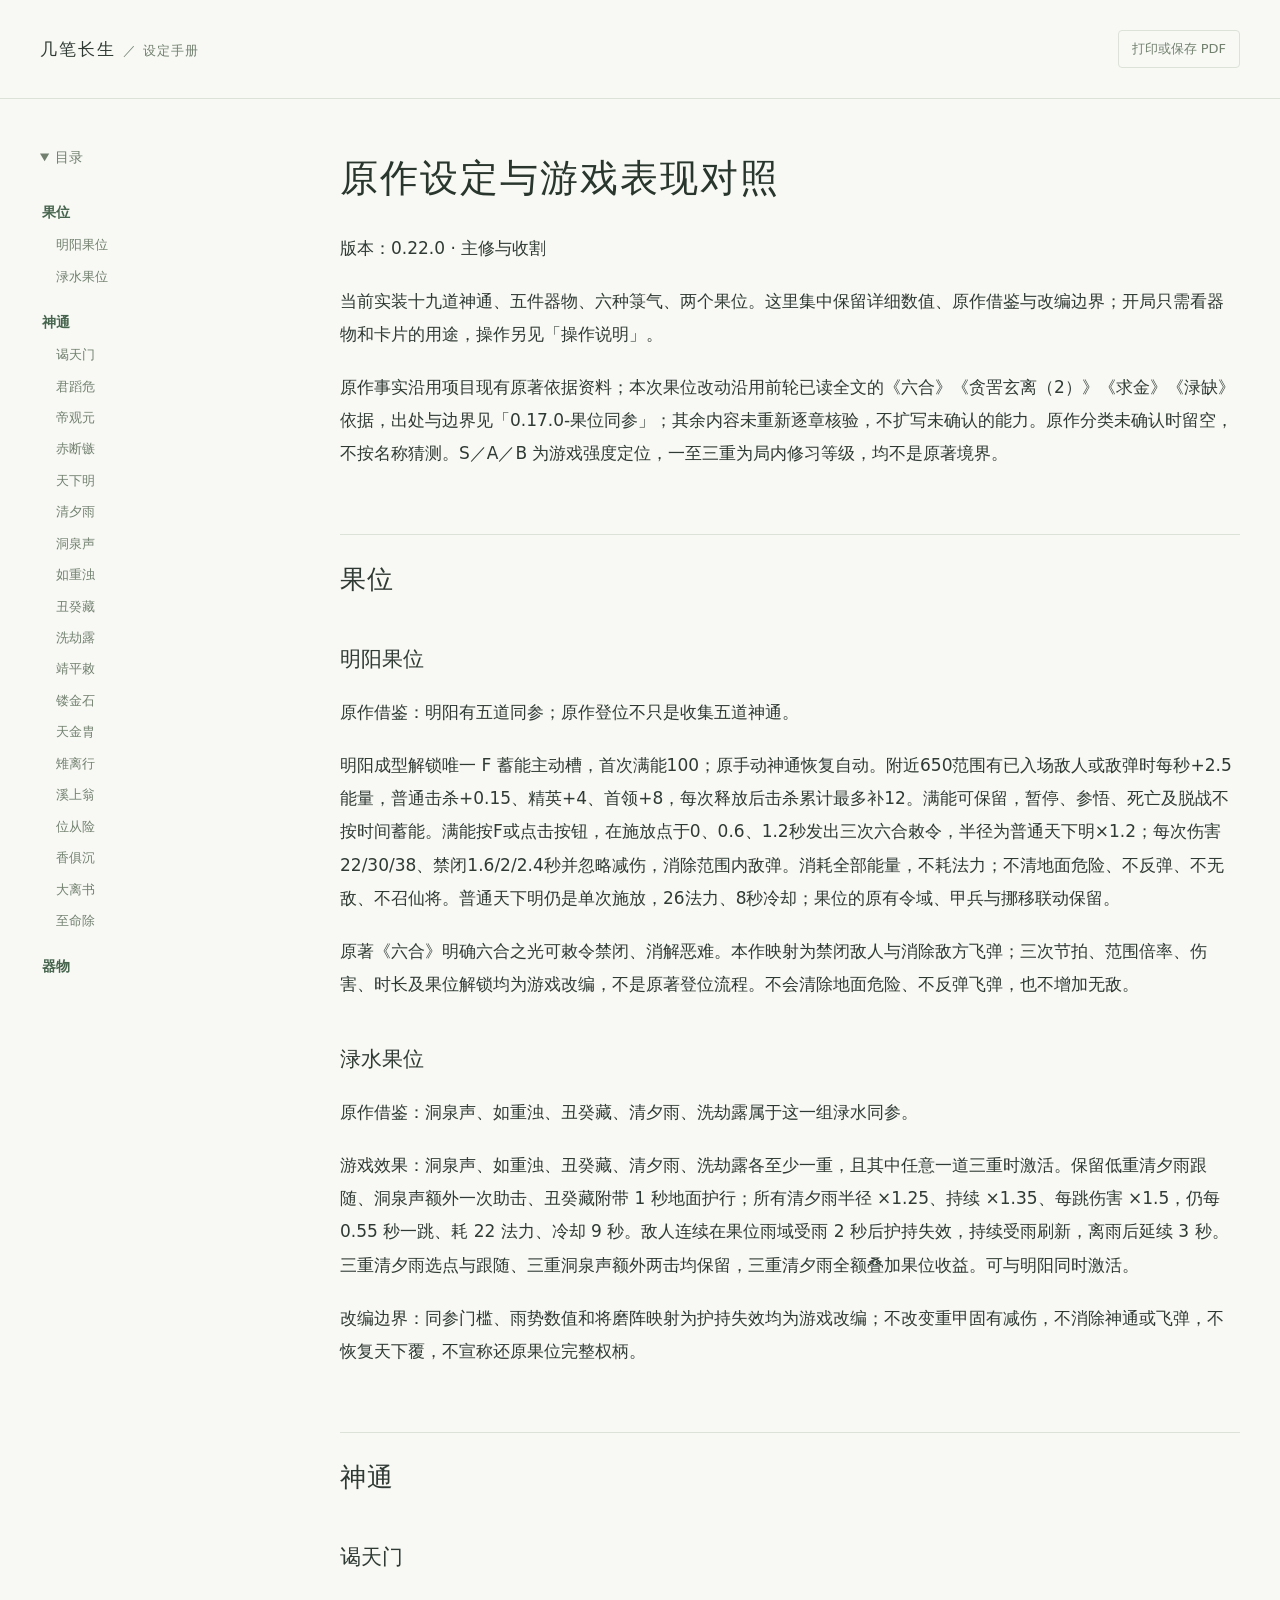
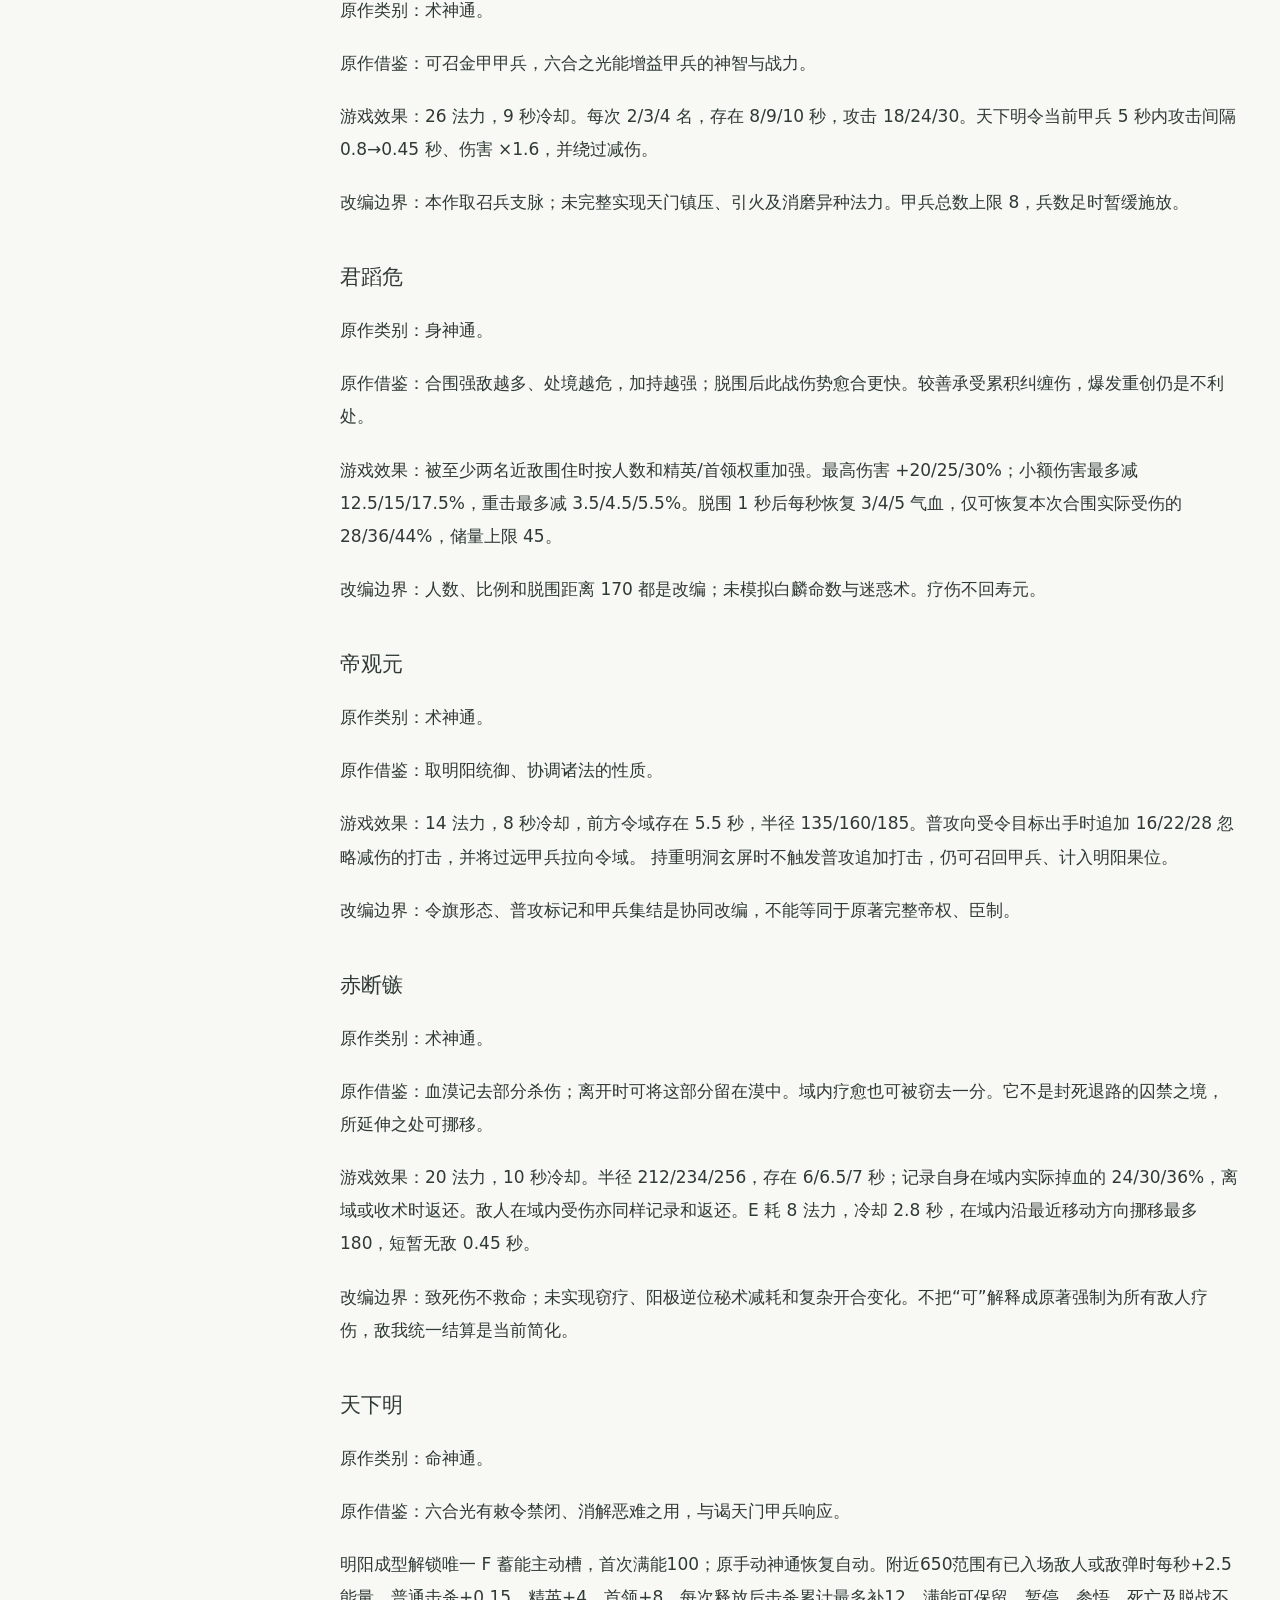
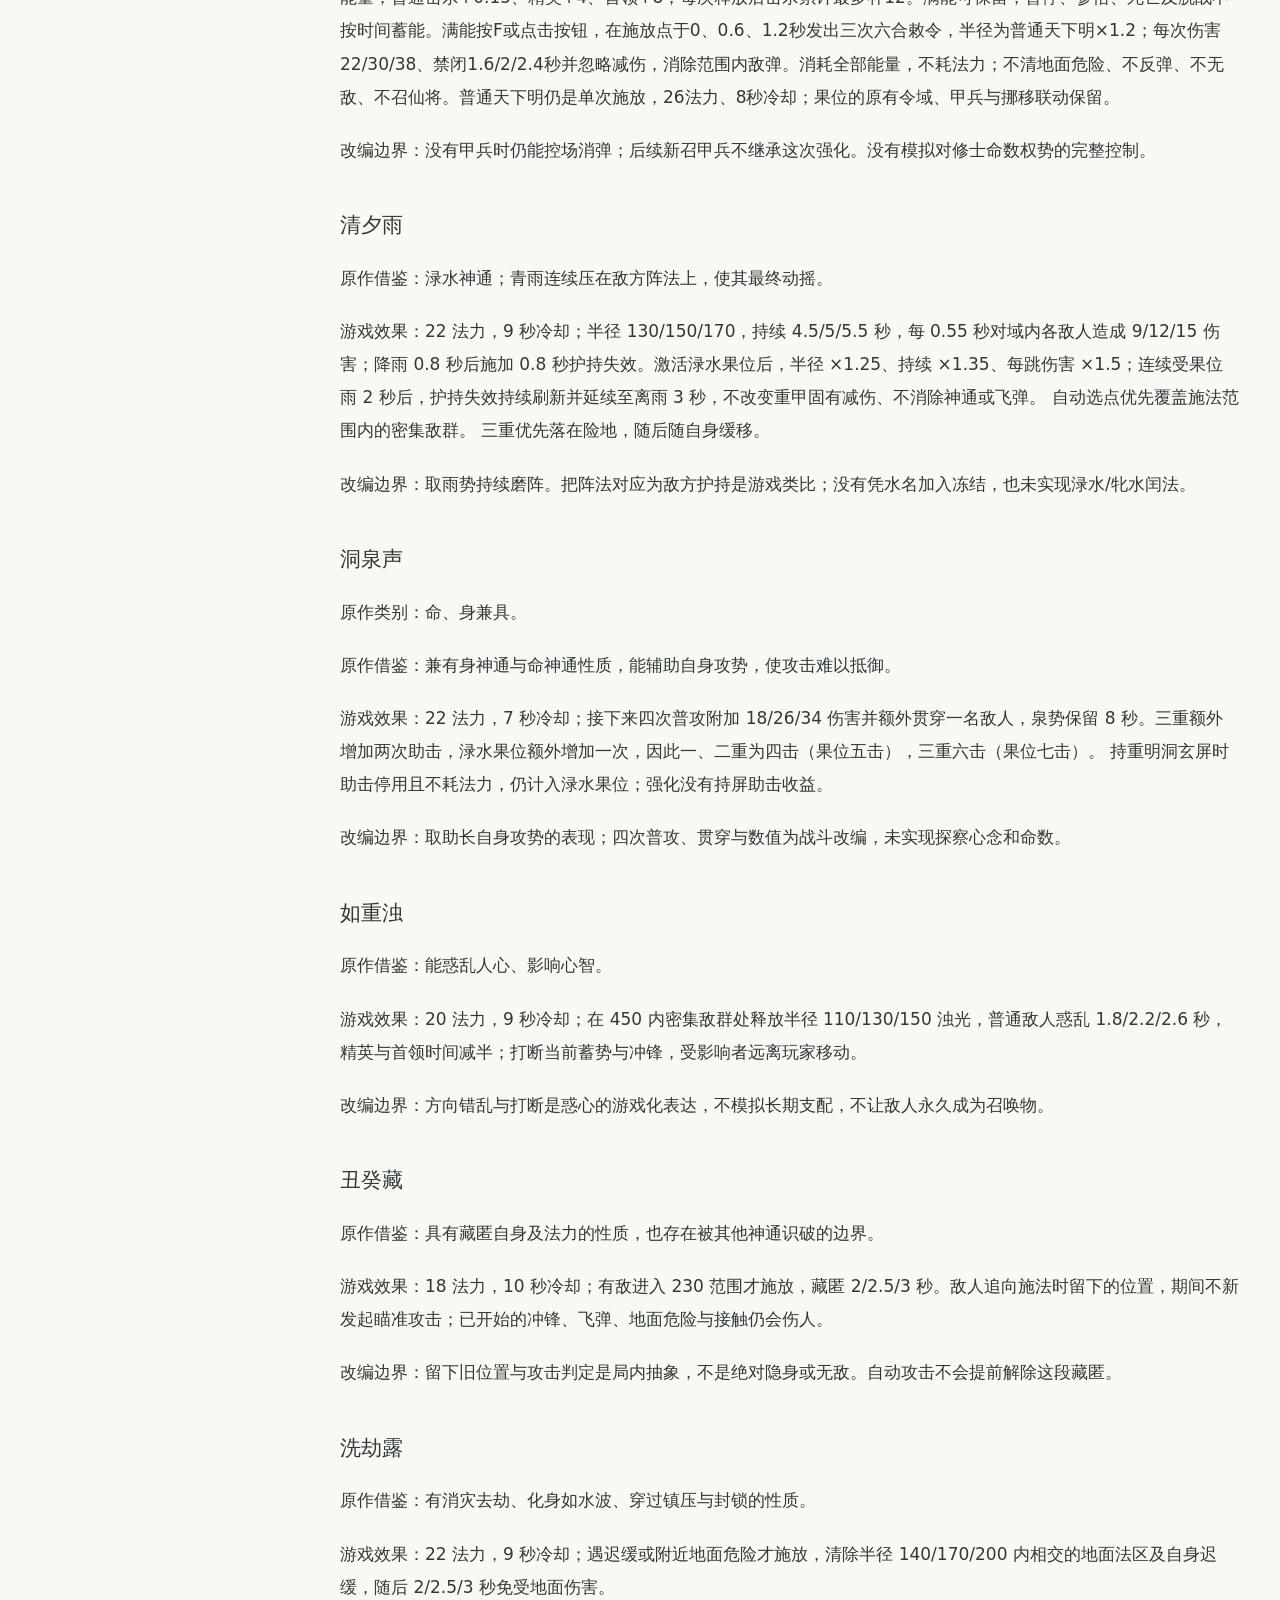
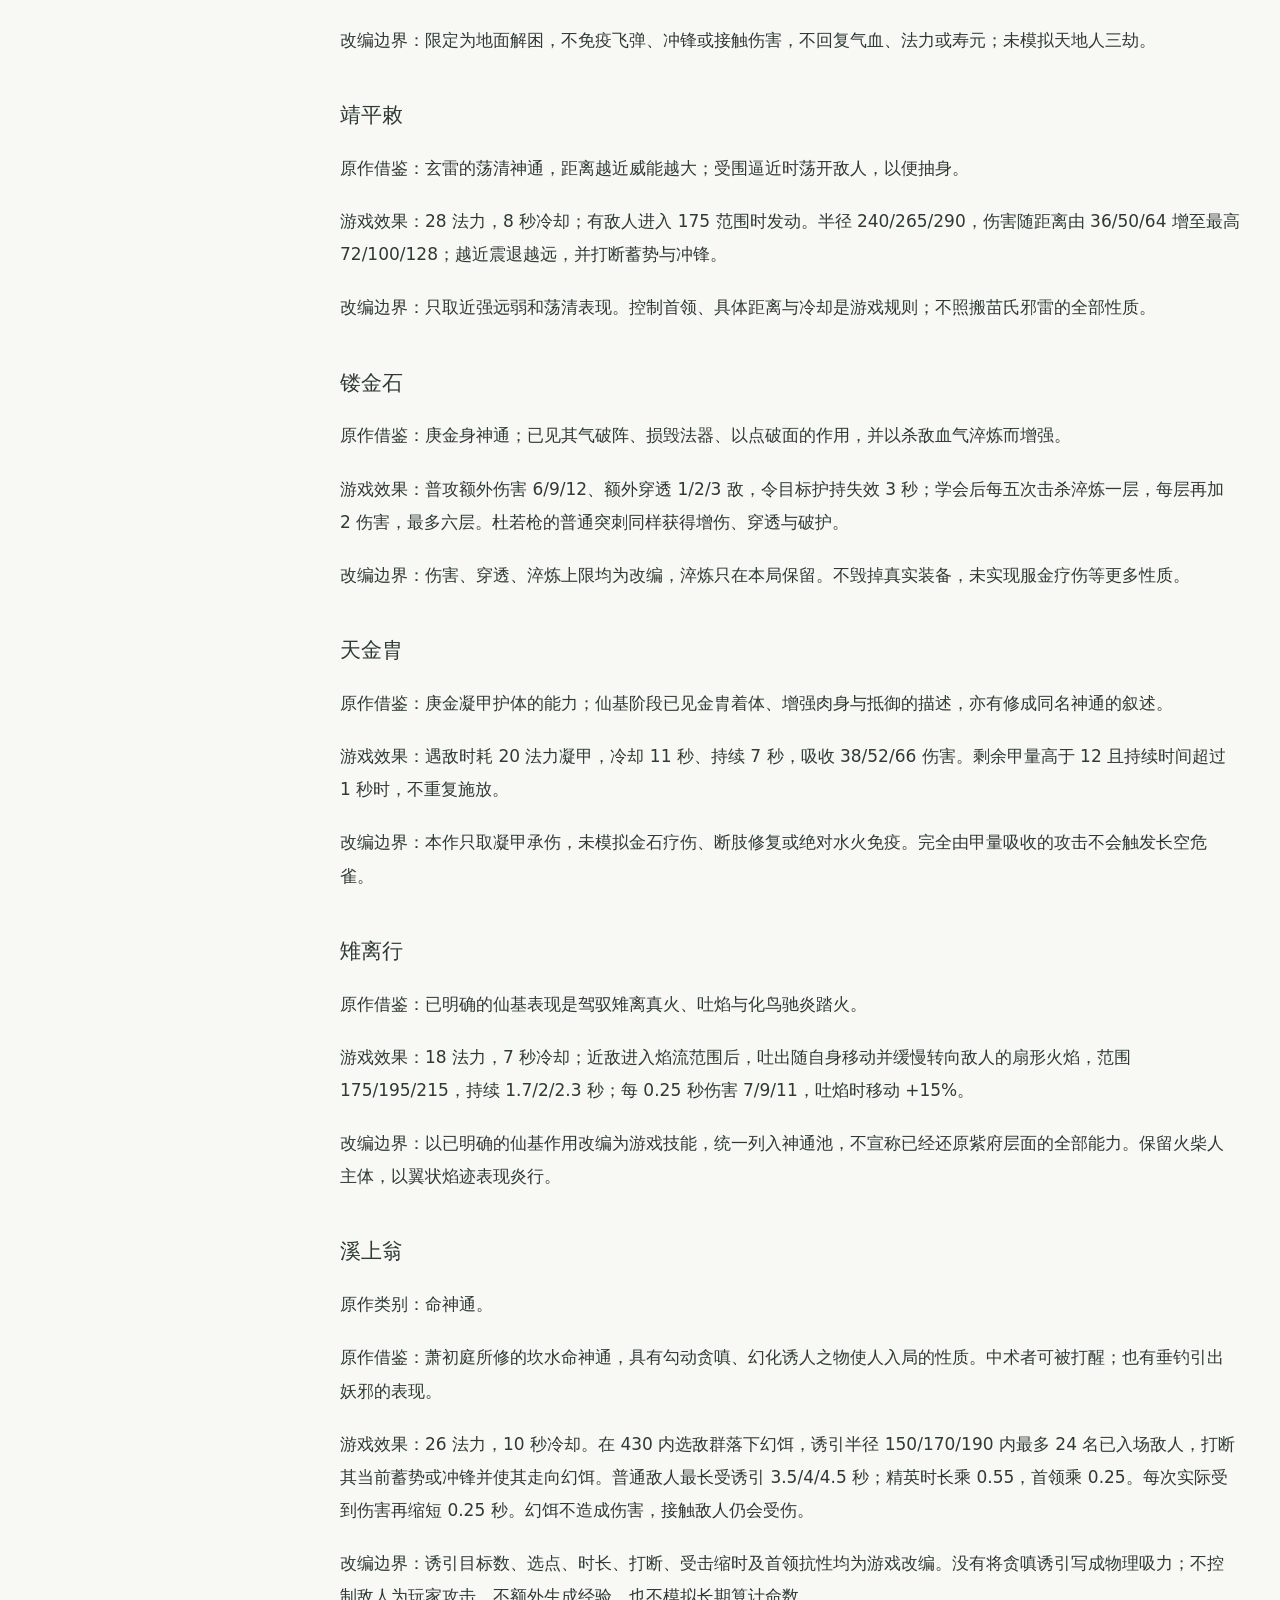
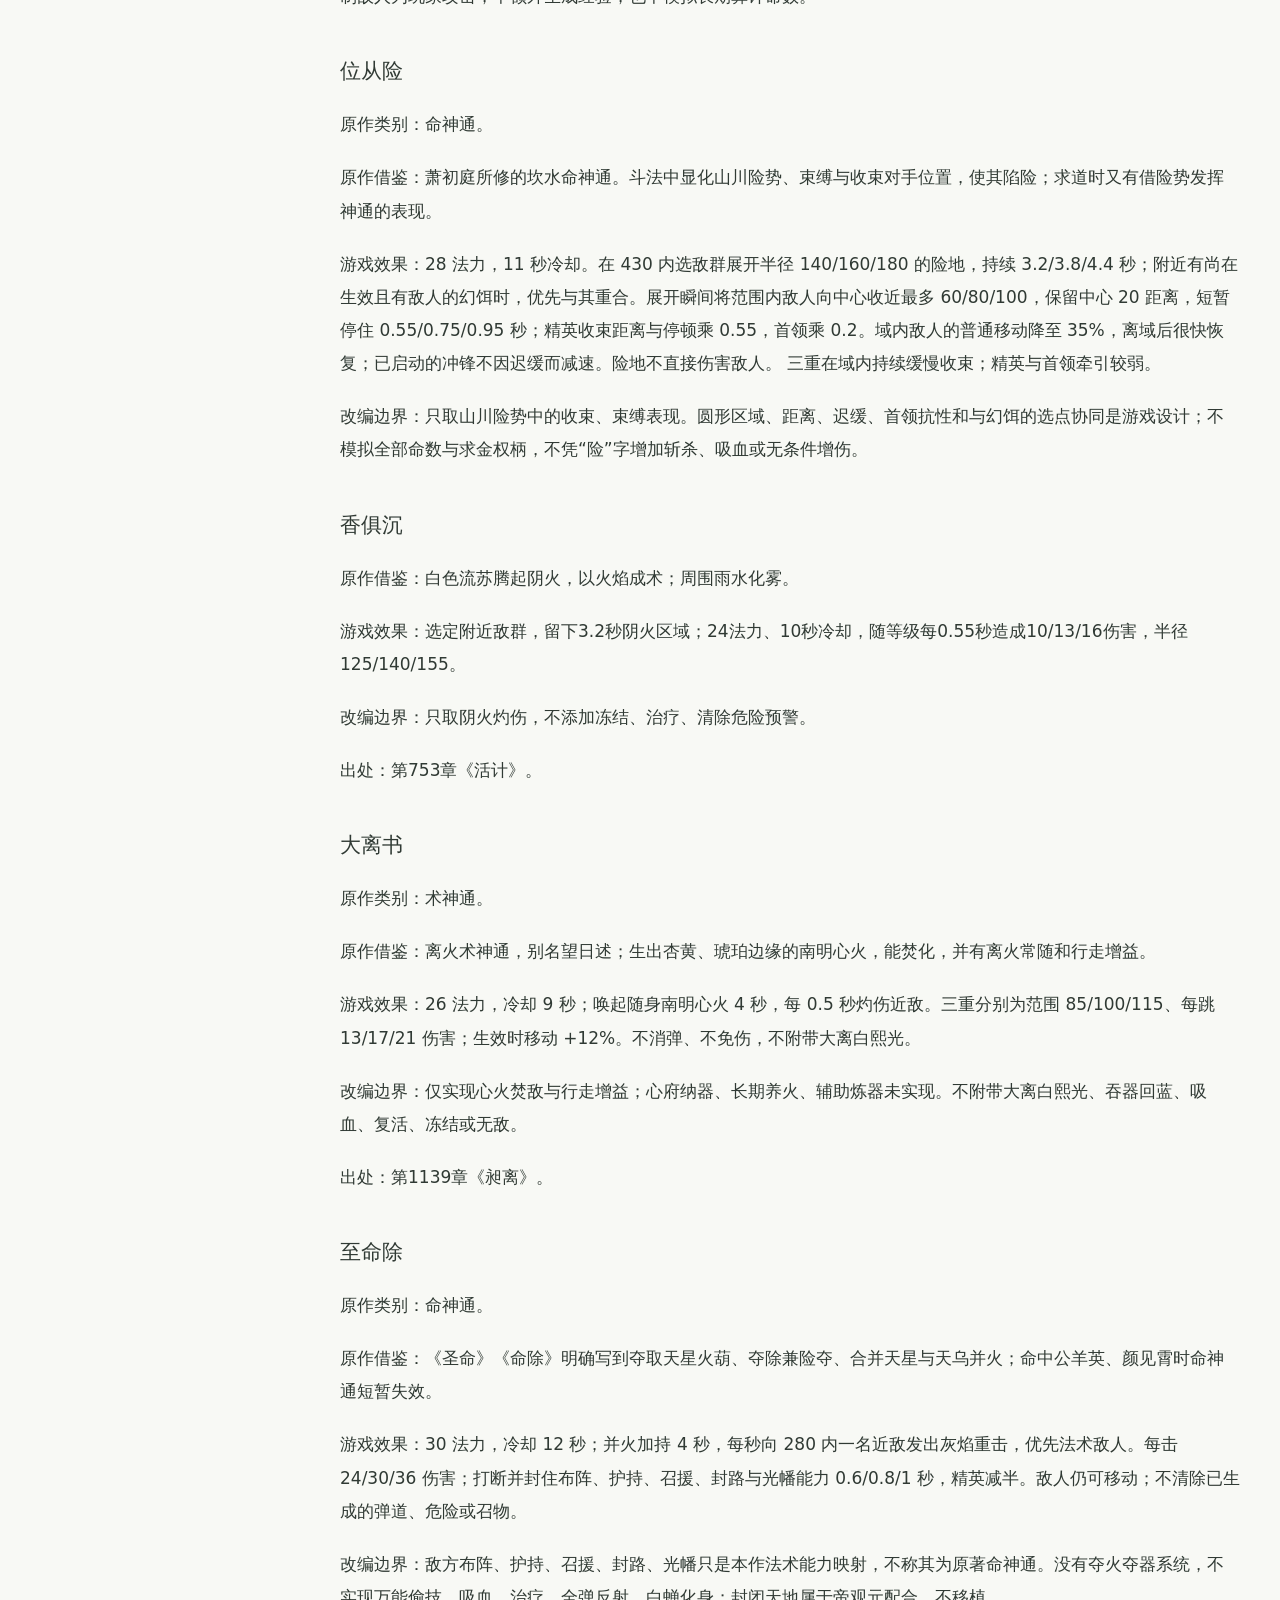
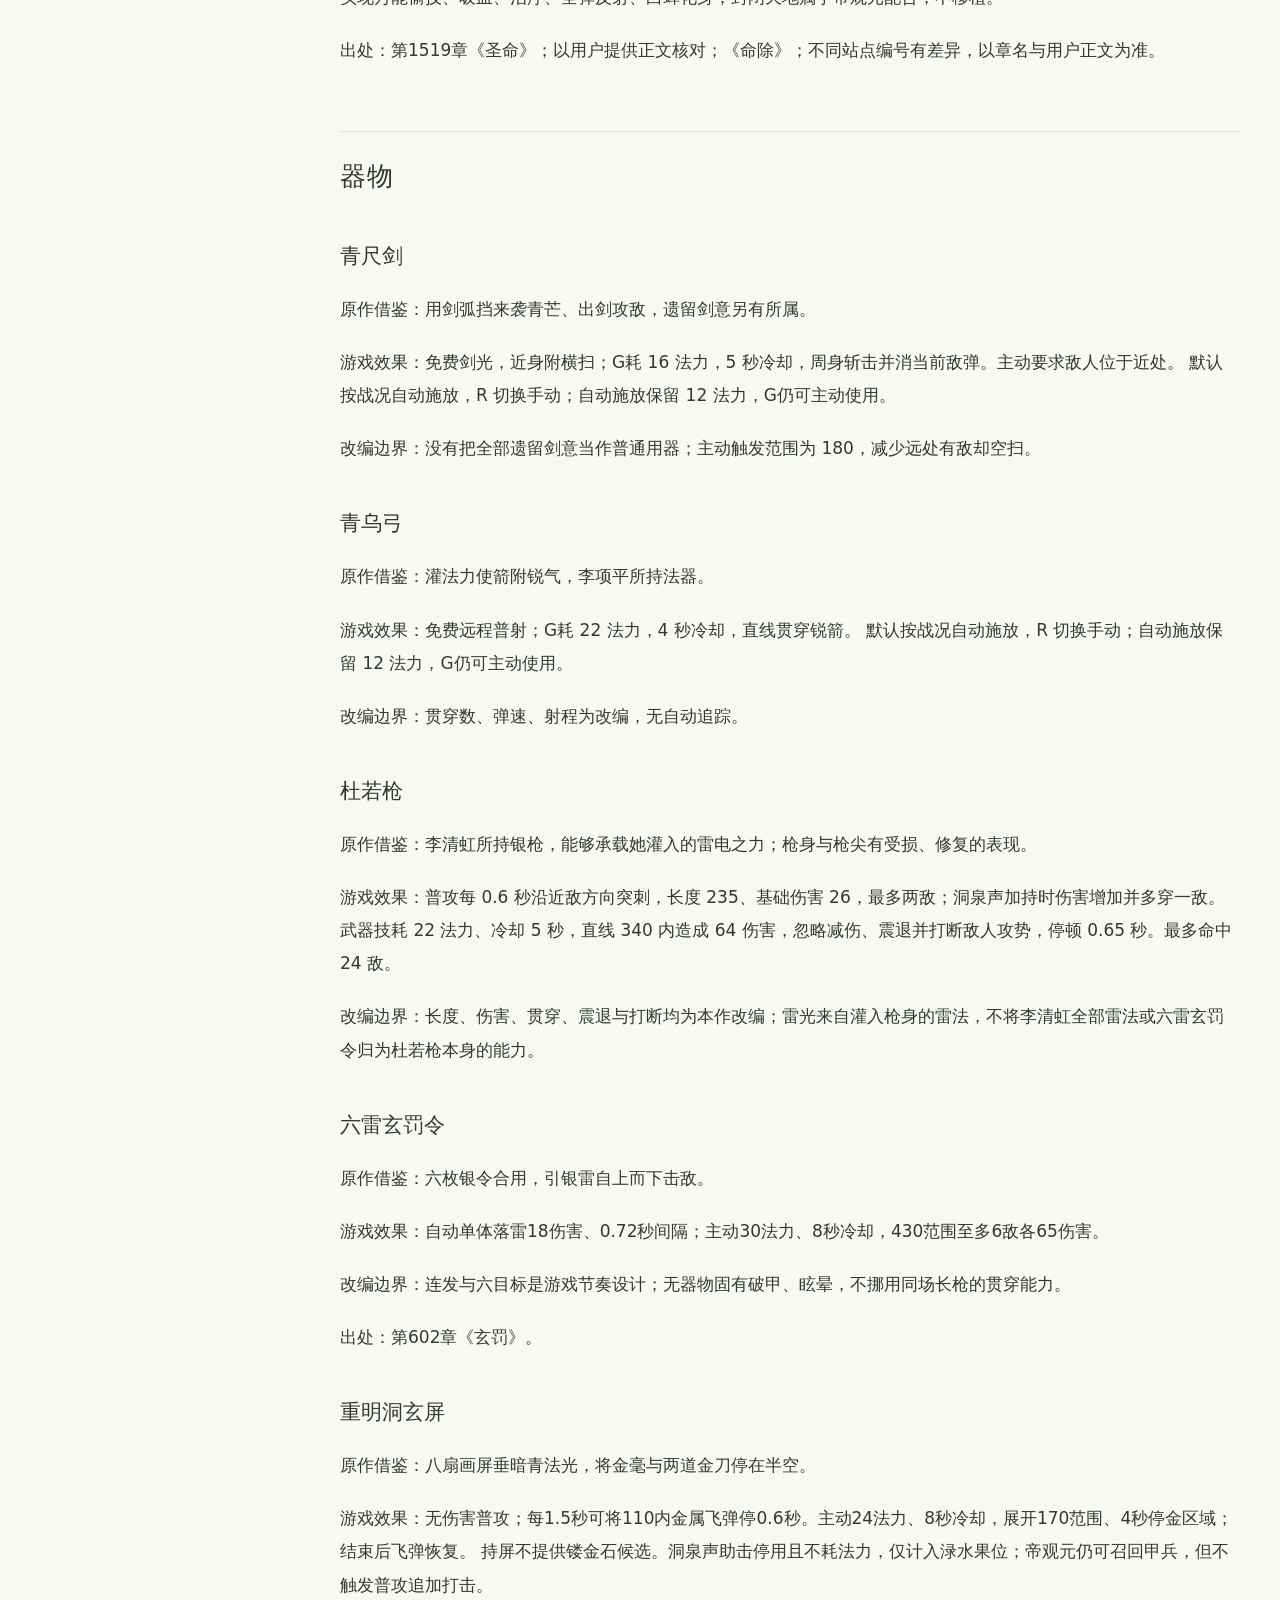
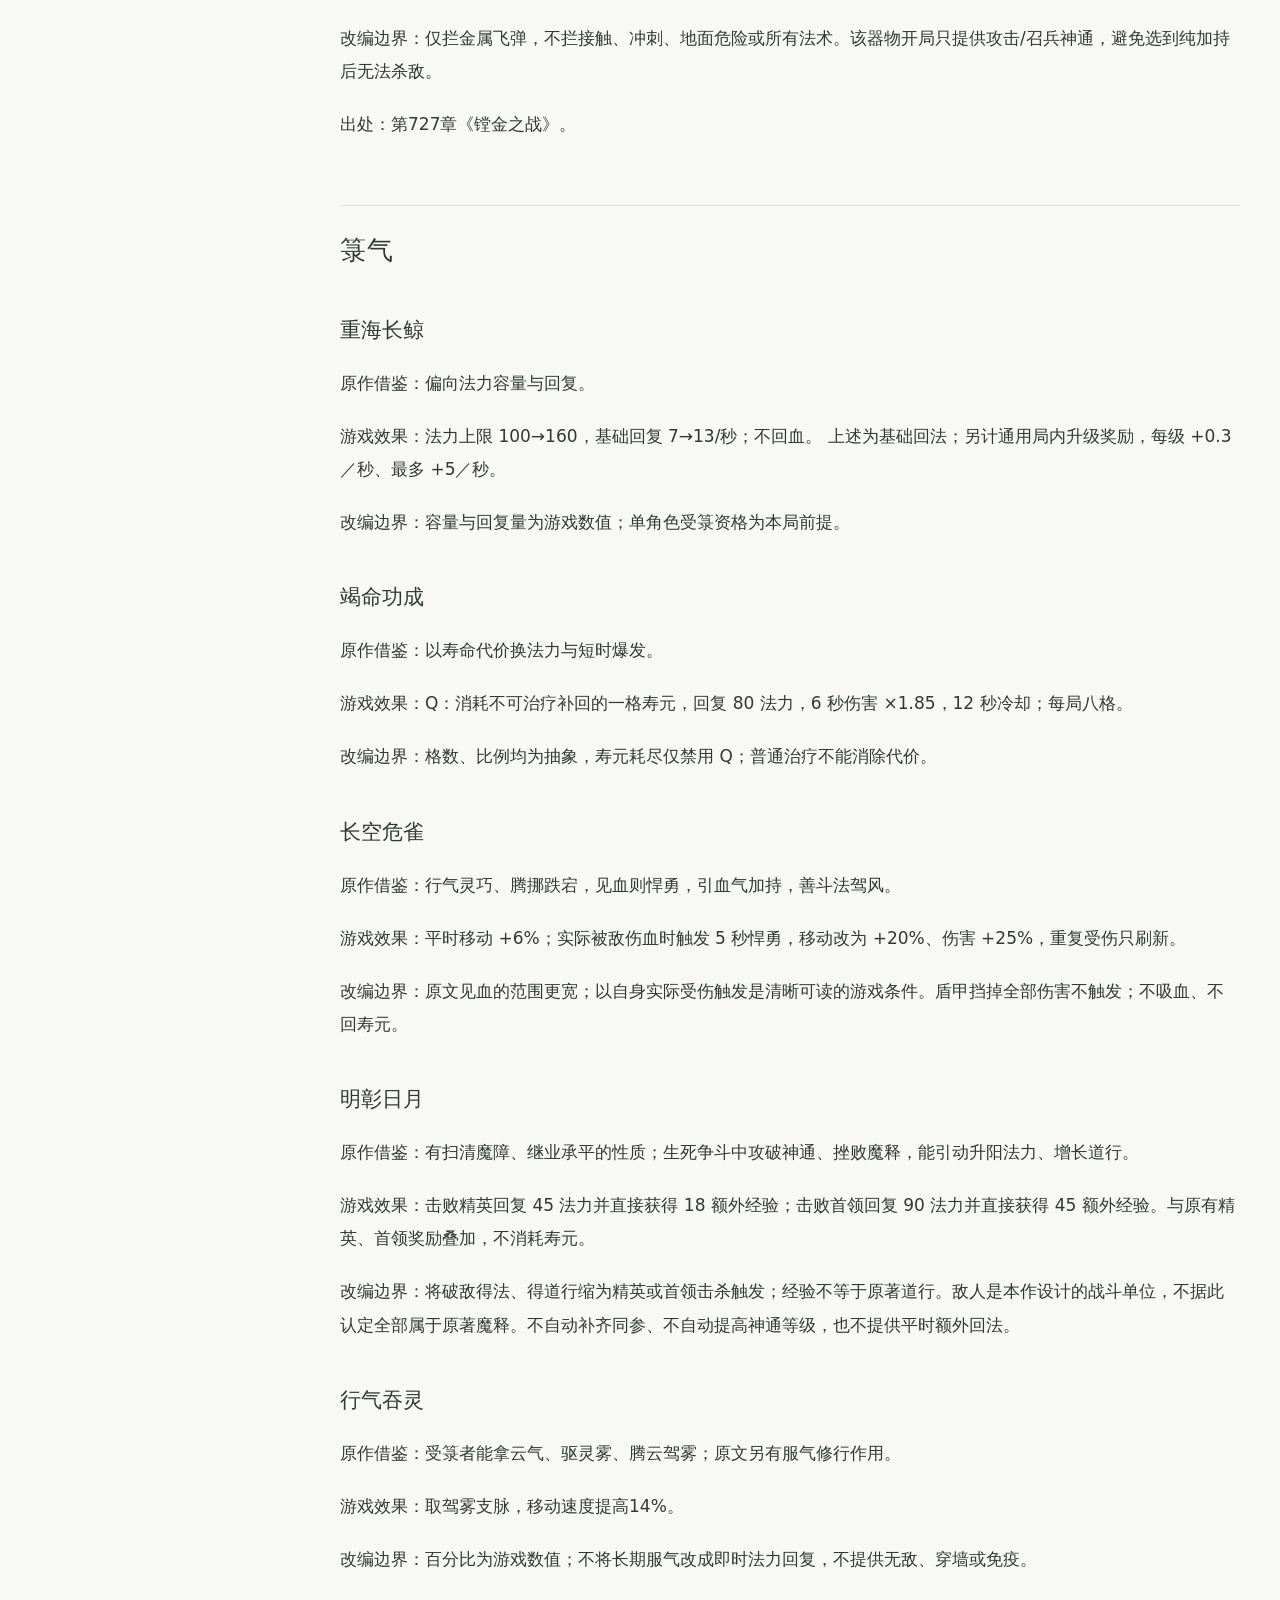
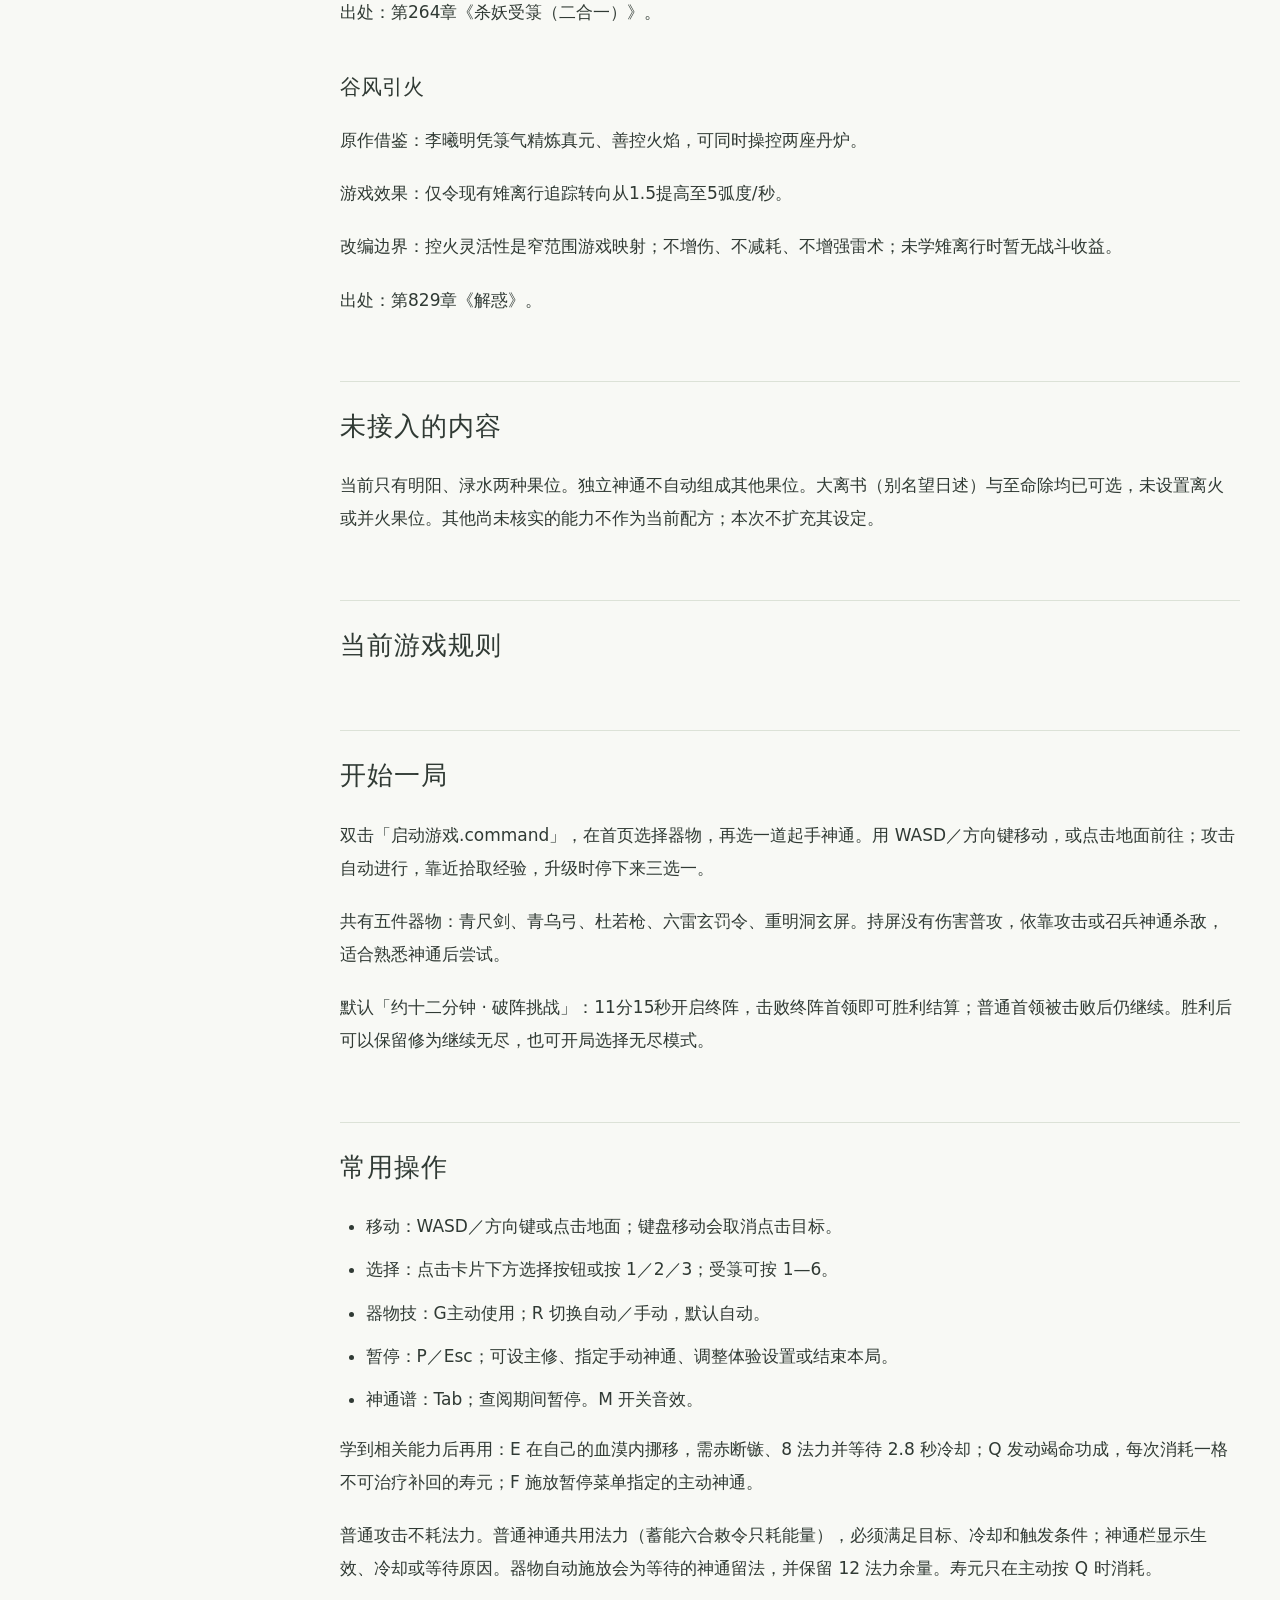
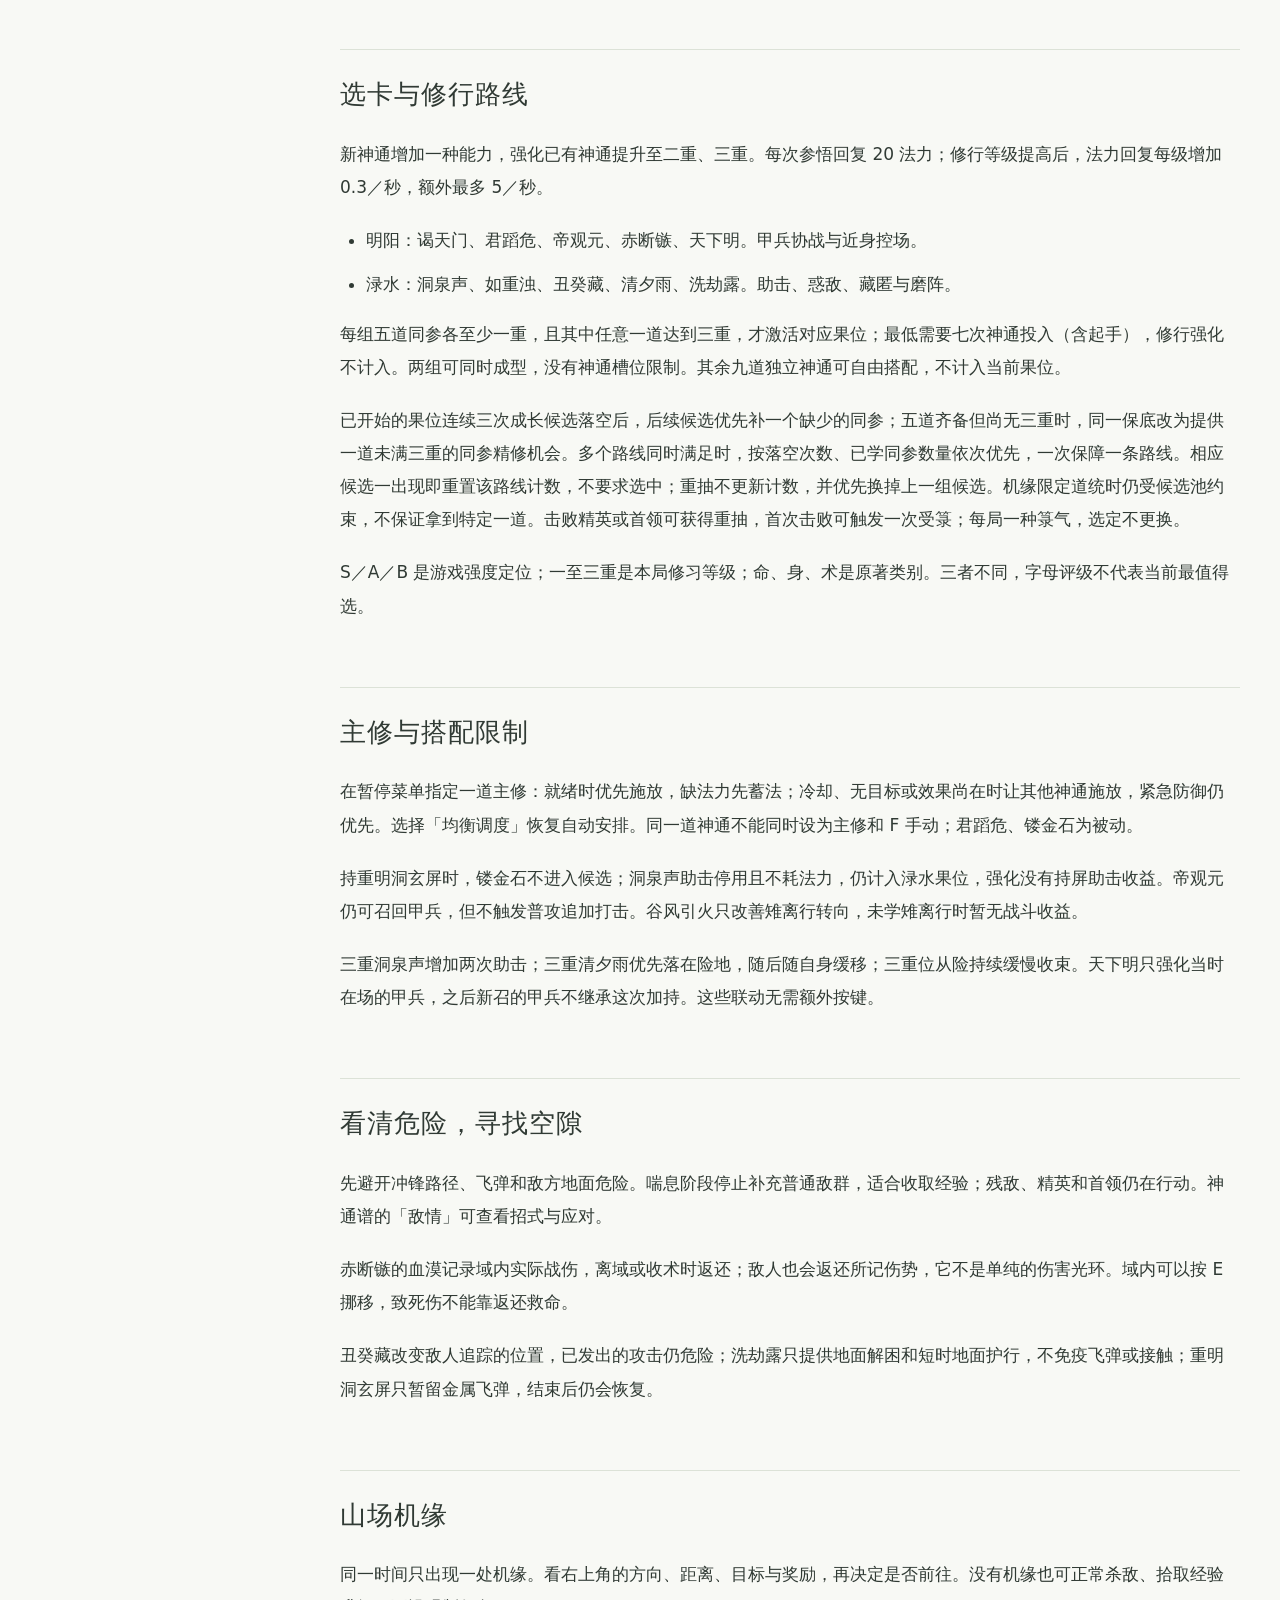
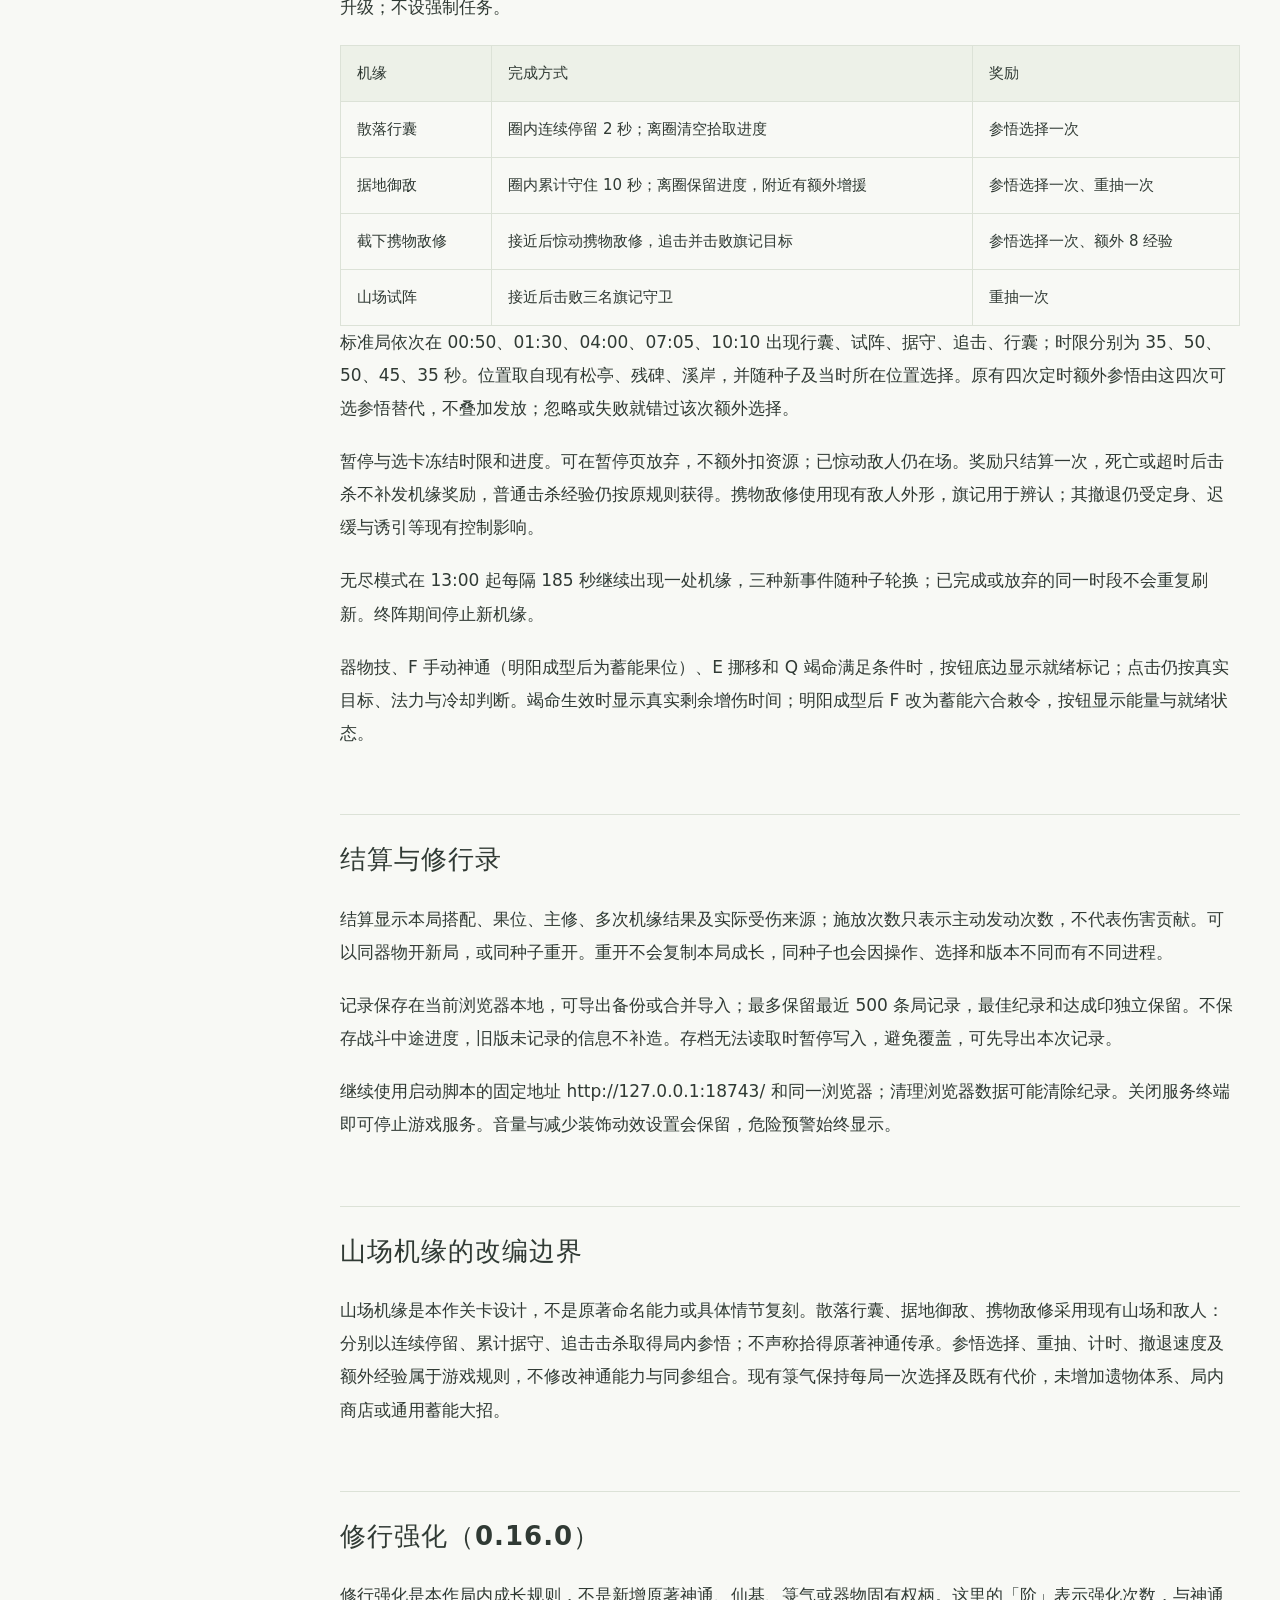
==== guide.html @ 3df0cfb2 "init" ====
<!doctype html>
<html lang="zh-CN">
<head>
<meta charset="utf-8">
<meta name="viewport" content="width=device-width,initial-scale=1">
<title>原作设定与游戏表现对照 · 几笔长生</title>
<link rel="stylesheet" href="styles/guide-page.css?v=1">
</head>
<body>
<a class="skip" href="#reading">跳到正文</a>
<header class="masthead"><span>几笔长生 <small>／ 设定手册</small></span><button id="print">打印或保存 PDF</button></header>
<div class="reading-layout">
<aside><nav aria-label="文章目录"><details open id="contents"><summary>目录</summary><div id="toc"></div></details></nav></aside>
<main id="reading" tabindex="-1"><article id="article"><noscript>请启用 JavaScript，或打开 docs/原作设定与游戏表现对照.md。</noscript></article><a class="back-top" href="#reading">回到顶部 ↑</a></main>
</div>
<script src="scripts/guide.js?v=0.22.0"></script>
<script src="scripts/guide-page.js?v=1"></script>
</body>
</html>
---- styles/guide-page.css ----
:root{color-scheme:light;--paper:#f8f9f5;--ink:#303a34;--muted:#72806f;--line:#dce2d7;--accent:#46644d}
*{box-sizing:border-box}html{scroll-behavior:smooth;scroll-padding-top:30px}body{margin:0;background:var(--paper);color:var(--ink);font-family:system-ui,-apple-system,'PingFang SC',sans-serif}a{color:var(--accent);text-underline-offset:4px}a:focus-visible,button:focus-visible,summary:focus-visible{outline:2px solid #3282a4;outline-offset:5px}.skip{position:absolute;top:-80px;left:20px;background:white;padding:14px;z-index:2}.skip:focus{top:10px}.masthead{max-width:1380px;margin:0 auto;padding:30px 40px;display:flex;justify-content:space-between;align-items:center;gap:20px;border-bottom:1px solid var(--line);font-size:17px;letter-spacing:2px}.masthead small{font-size:13px;letter-spacing:1px;color:var(--muted)}button{padding:9px 13px;border:1px solid var(--line);border-radius:4px;color:var(--muted);font:13px system-ui;background:transparent;cursor:pointer}button:hover{border-color:var(--accent);color:var(--accent)}.reading-layout{display:grid;grid-template-columns:230px minmax(0,900px);gap:70px;max-width:1380px;padding:50px 40px 100px;margin:auto}aside{min-width:0}nav{position:sticky;top:30px;max-height:calc(100vh - 60px);overflow:auto;padding:0 16px 15px 0}summary{cursor:pointer;font-size:14px;color:var(--muted);padding-bottom:15px}#toc a{display:block;text-decoration:none;font-size:14px;line-height:1.65;padding:5px 0;border-left:2px solid transparent}#toc a:hover{color:#233f2b;background:#edf1e9}#toc .heading{margin-top:14px;font-weight:600}#toc .subheading{font-size:13px;color:var(--muted);padding-left:14px}main{min-width:0}article{font-size:17px;line-height:1.95;overflow-wrap:anywhere}h1{font-size:clamp(28px,3vw,40px);line-height:1.5;font-weight:550;letter-spacing:2px;margin:0 0 25px;color:#29362e}h2{font-size:26px;line-height:1.6;margin:64px 0 22px;padding-top:24px;border-top:1px solid var(--line);font-weight:550;letter-spacing:1px}h3{font-size:21px;margin:38px 0 16px;font-weight:550}p{margin:0 0 20px}strong{font-weight:600;color:#3e5745}ul,ol{padding-left:1.5em}li{margin:10px 0}.guide-table{overflow-x:auto;margin:26px 0}table{border-collapse:collapse;width:100%;font-size:15px;line-height:1.8}th,td{padding:14px 16px;border:1px solid var(--line);text-align:left;vertical-align:top;min-width:100px}th{background:#edf1e8;font-weight:550}code{font-size:.9em;background:#edf1e9;padding:2px 5px}.back-top{display:inline-block;margin-top:60px;font-size:14px}
@media(min-width:1600px){.reading-layout{gap:90px}}
@media(max-width:850px){.masthead{padding:22px 24px}.reading-layout{display:block;padding:25px 24px 70px}nav{position:static;max-height:none;padding:0;border-bottom:1px solid var(--line);margin-bottom:32px}#toc{columns:2;padding-bottom:20px}#toc a{break-inside:avoid}article{font-size:16px}h2{margin-top:45px}}
@media(max-width:480px){.masthead{padding:18px}.masthead small{display:block;margin-top:5px}.reading-layout{padding:24px 18px 60px}#toc{columns:1}h1{font-size:27px}h2{font-size:23px}h3{font-size:20px}}
@media(prefers-reduced-motion:reduce){html{scroll-behavior:auto}}
@media print{body{background:white}.masthead,aside,.back-top,.skip{display:none}.reading-layout{display:block;max-width:none;padding:0}article{font-size:11pt;line-height:1.65}h1{font-size:23pt}h2{font-size:17pt;margin-top:25pt;break-after:avoid}h3{font-size:14pt;break-after:avoid}table{font-size:10pt}.guide-table{overflow:visible}tr{break-inside:avoid}a{color:inherit}@page{margin:18mm}}
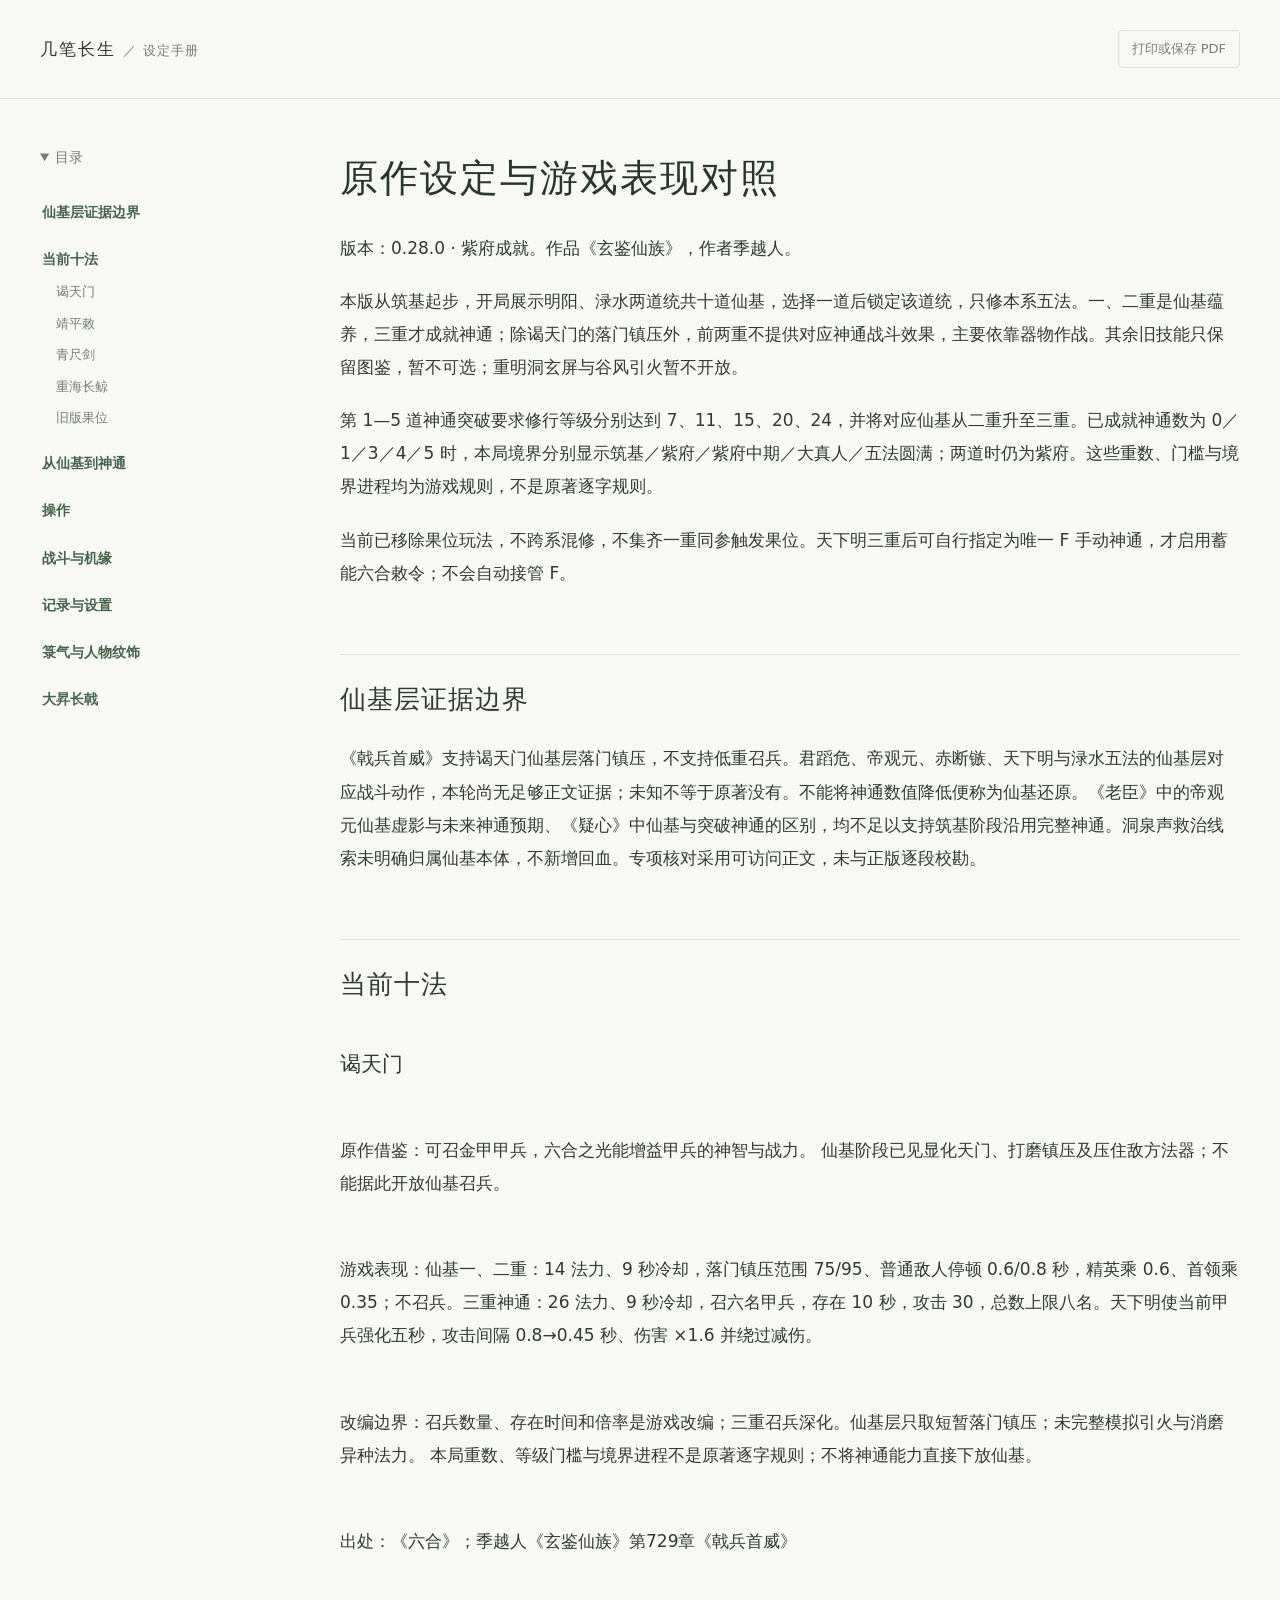
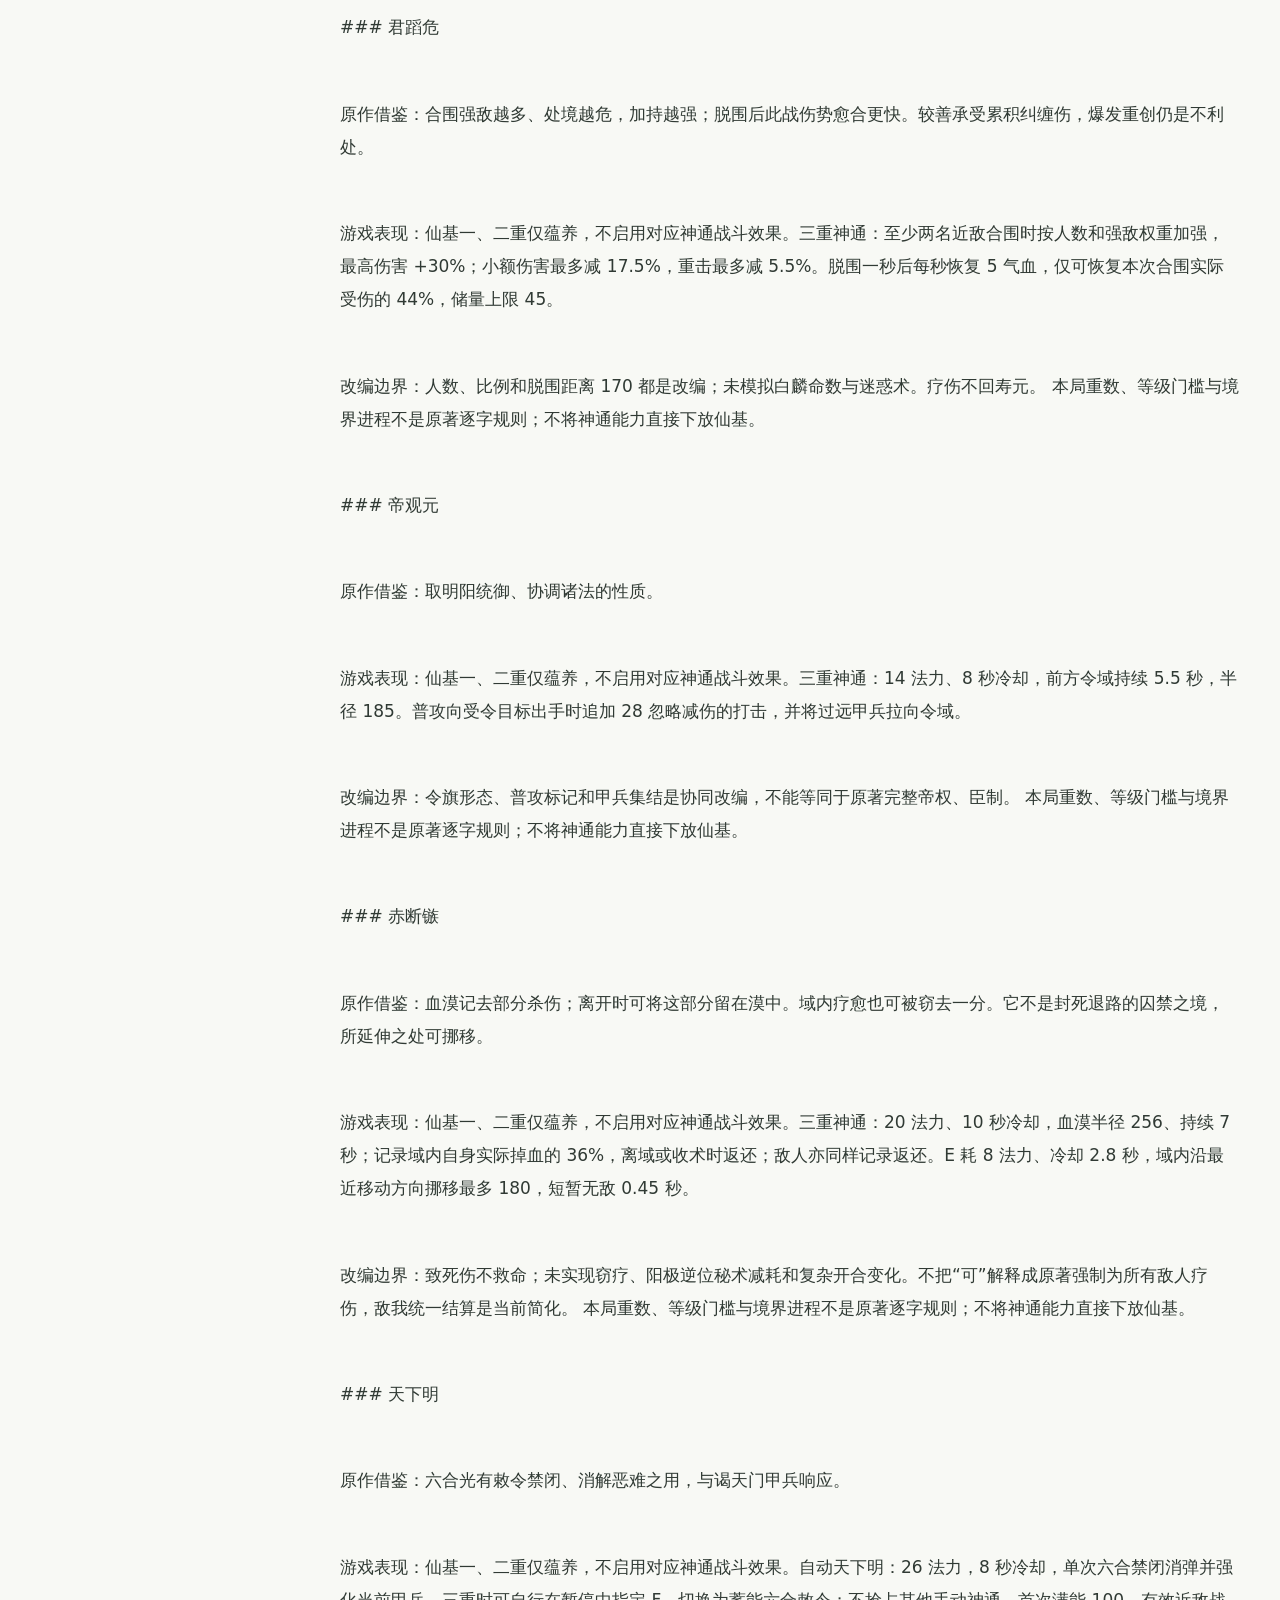
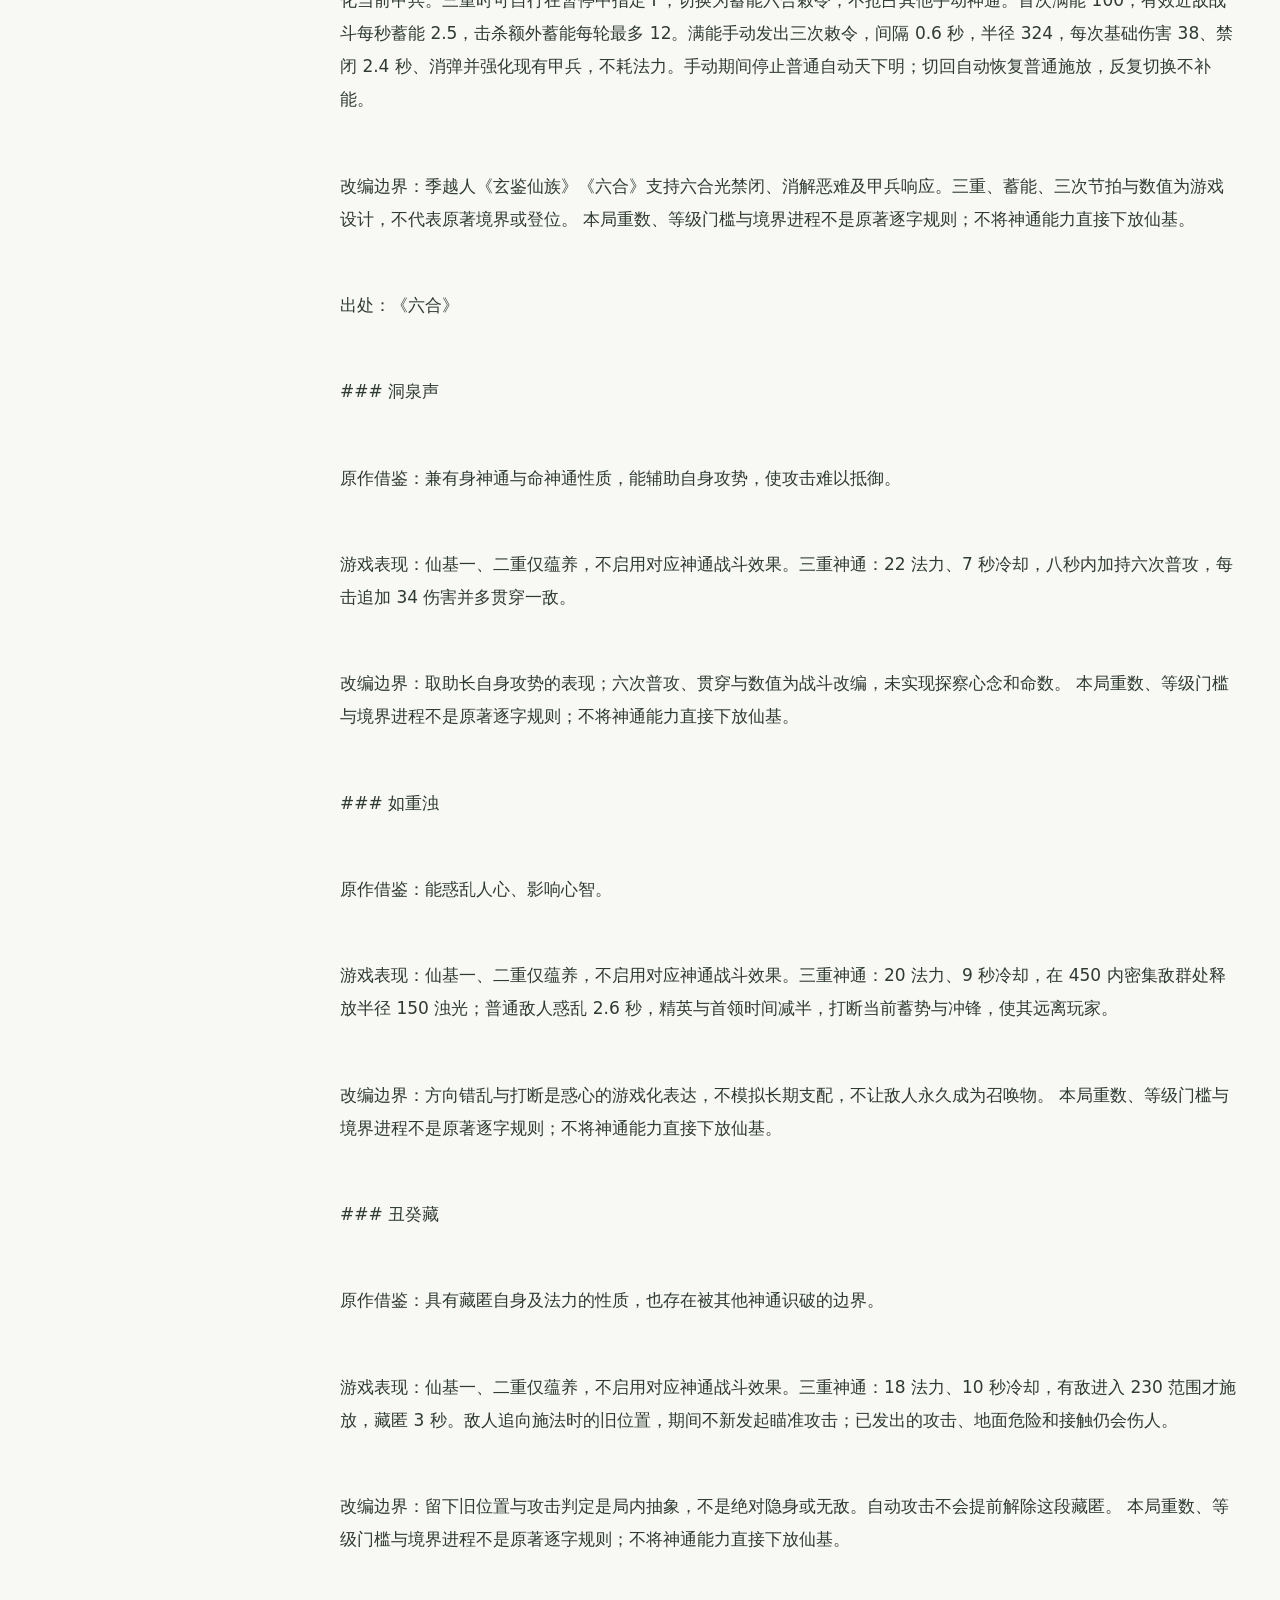
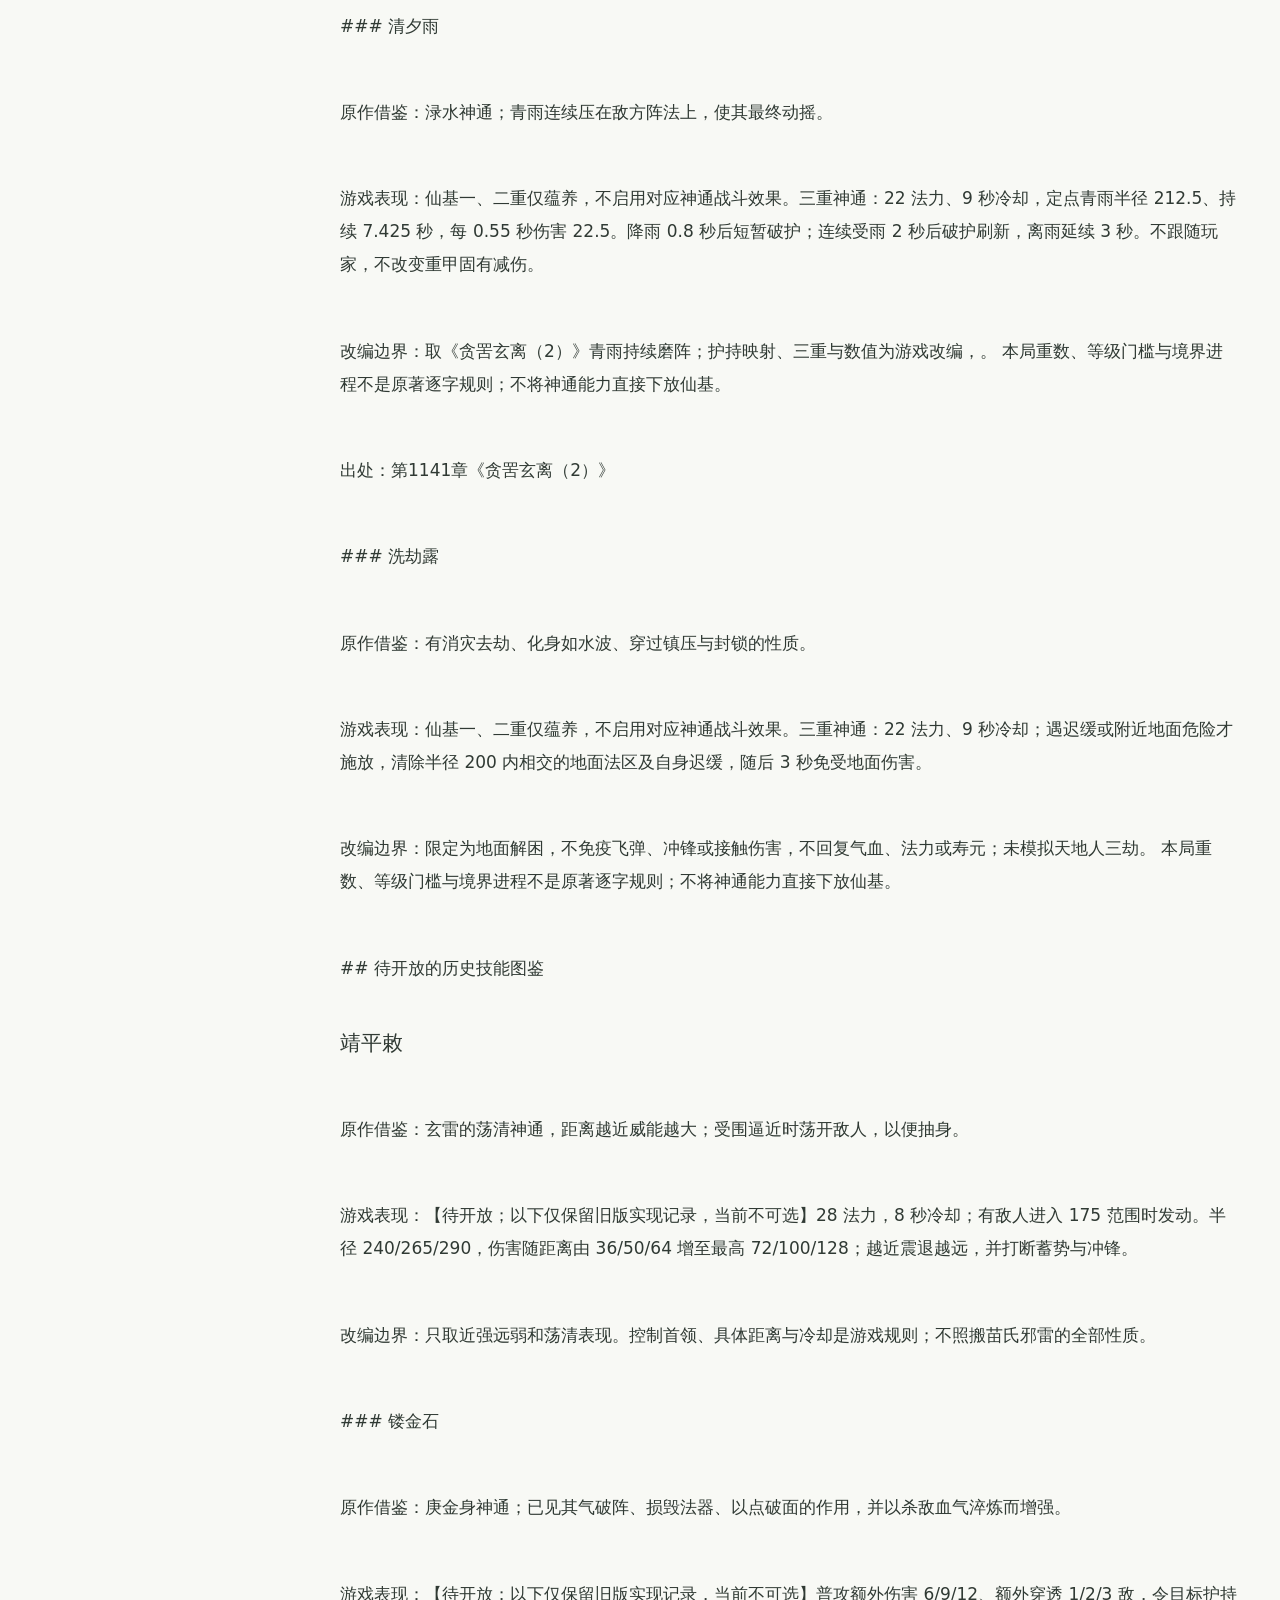
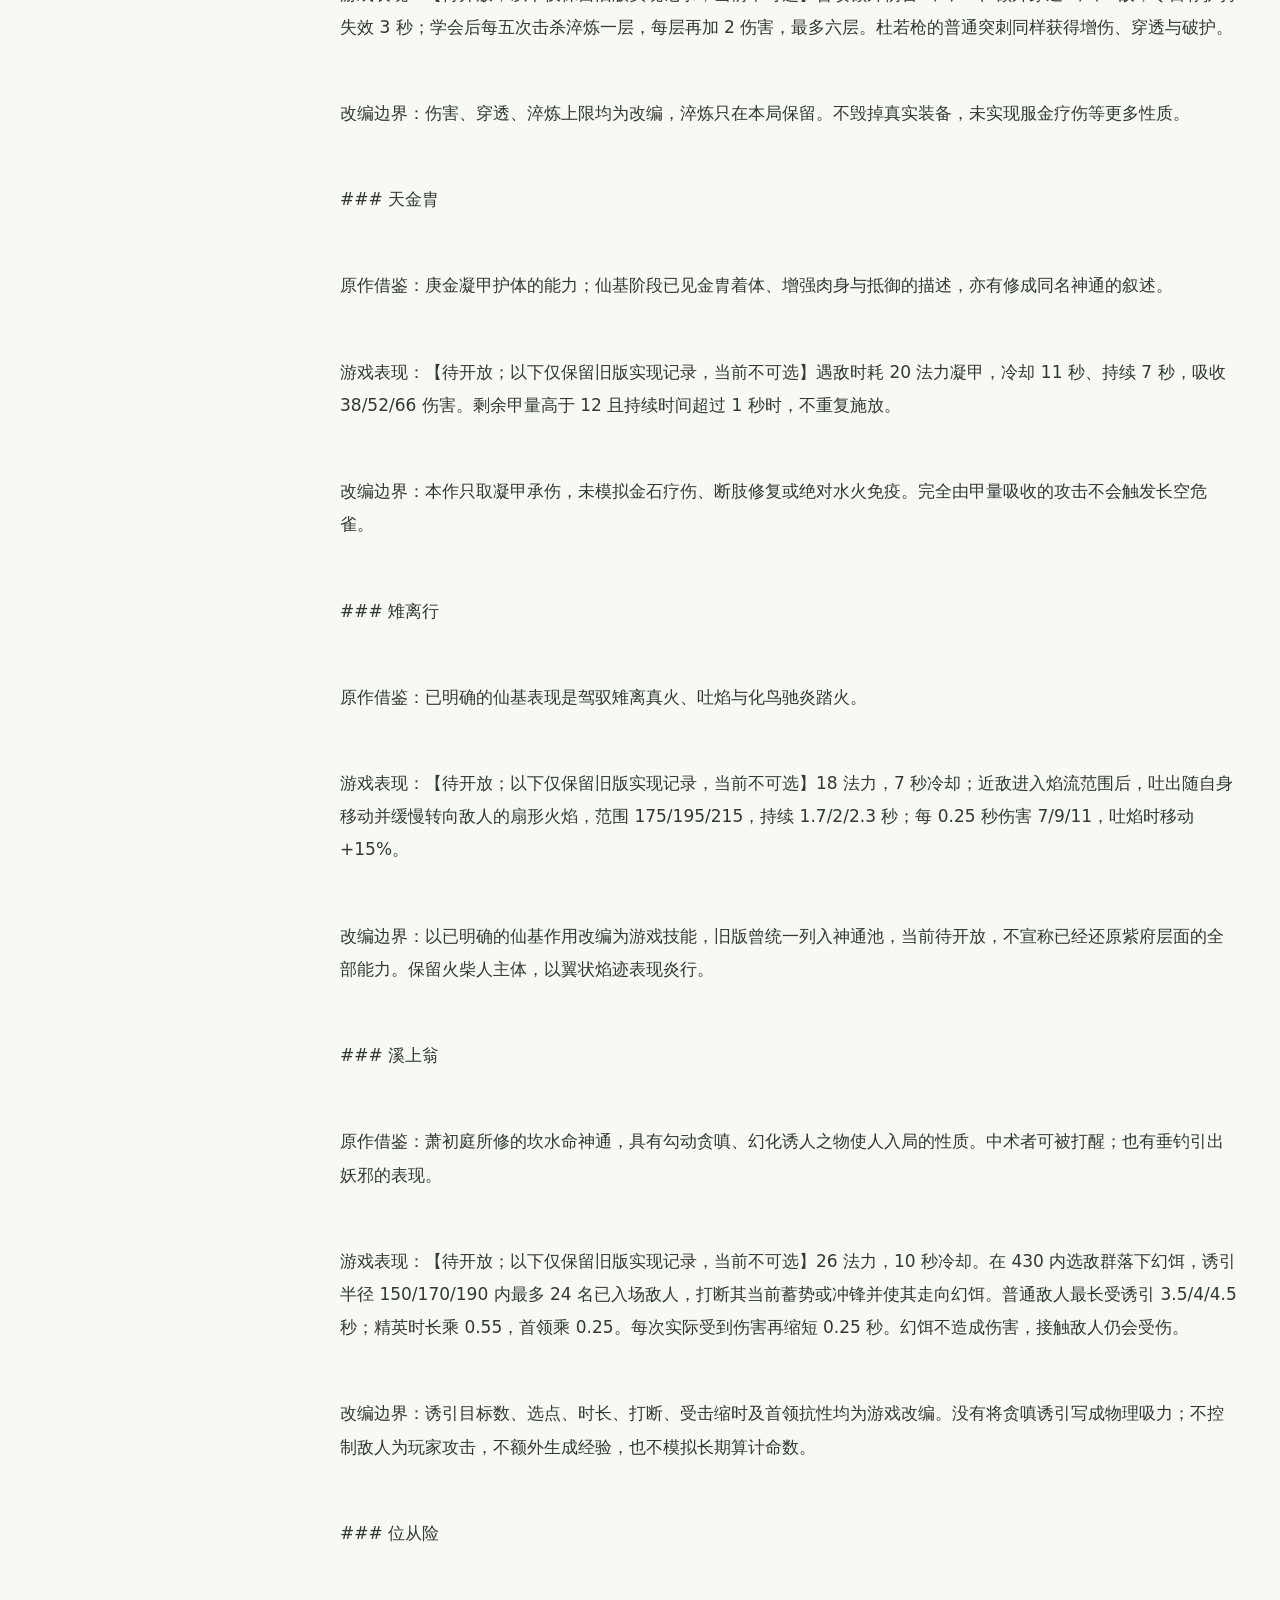
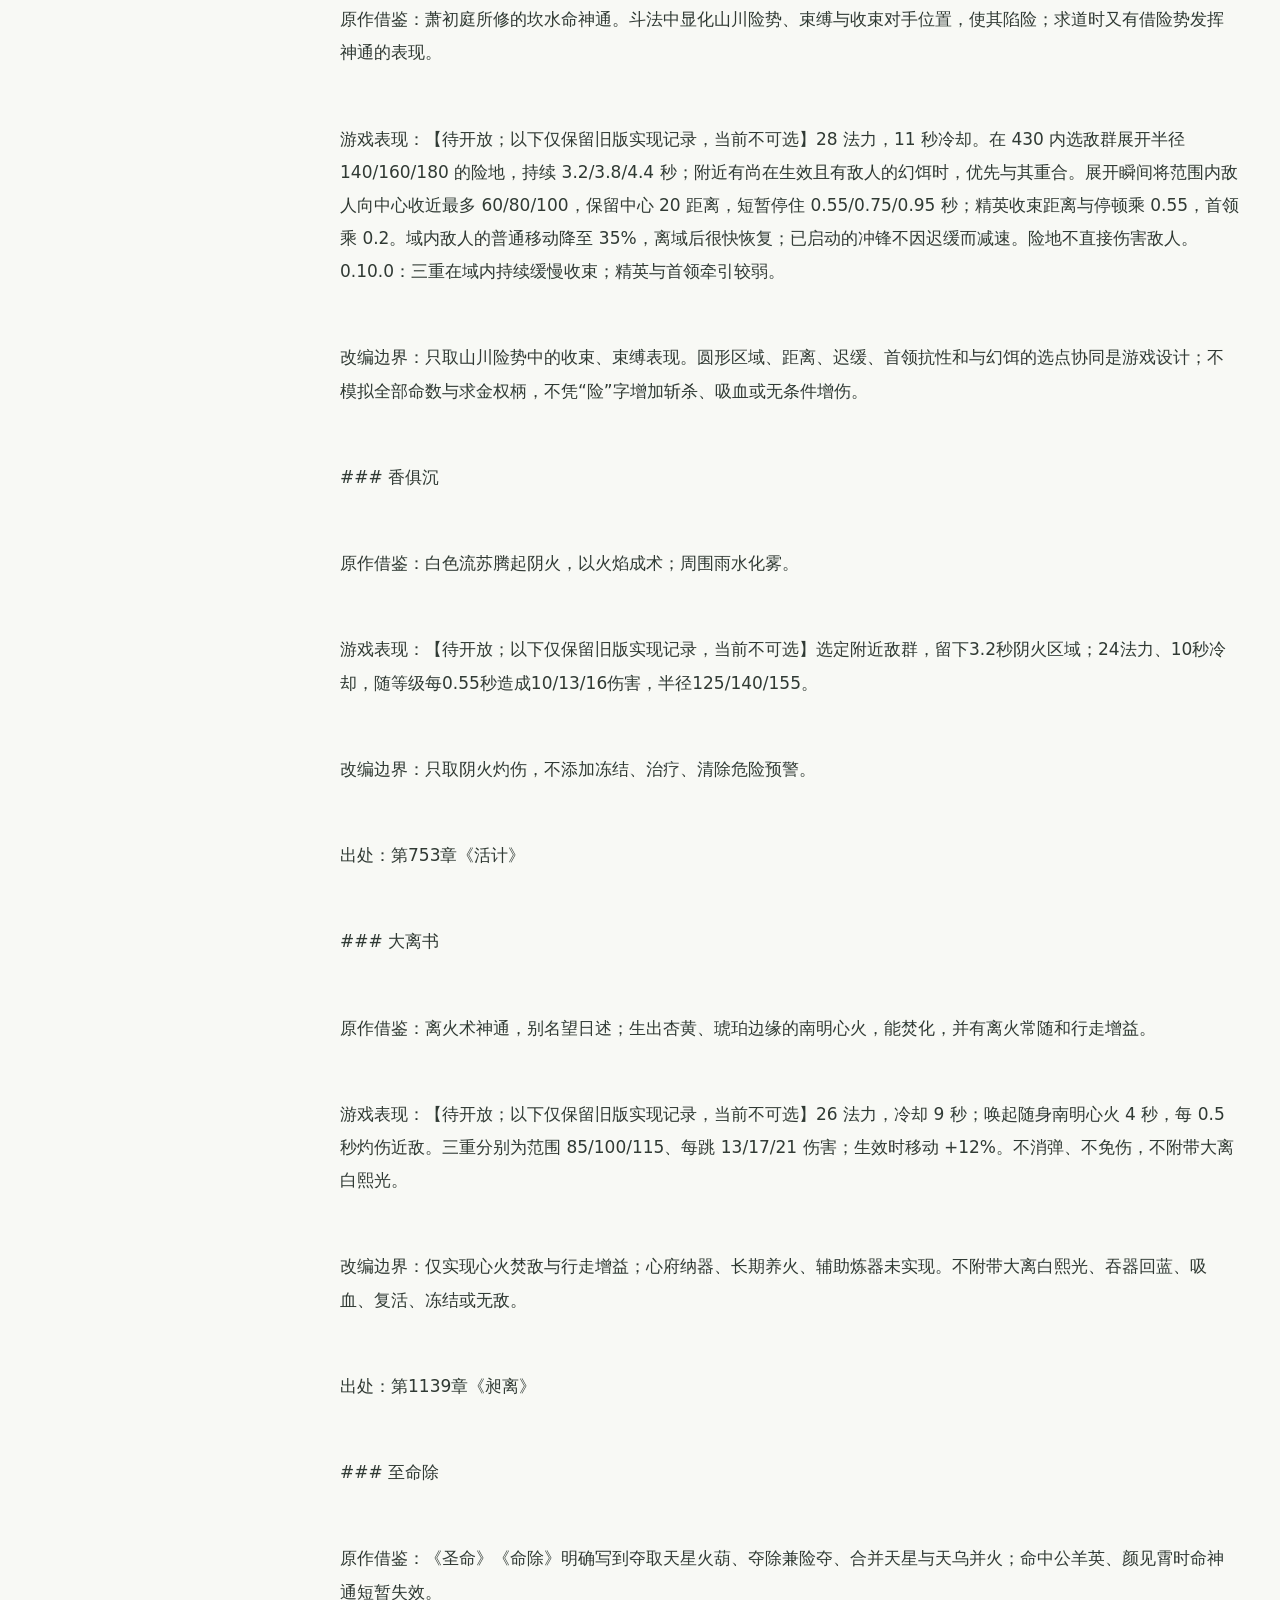
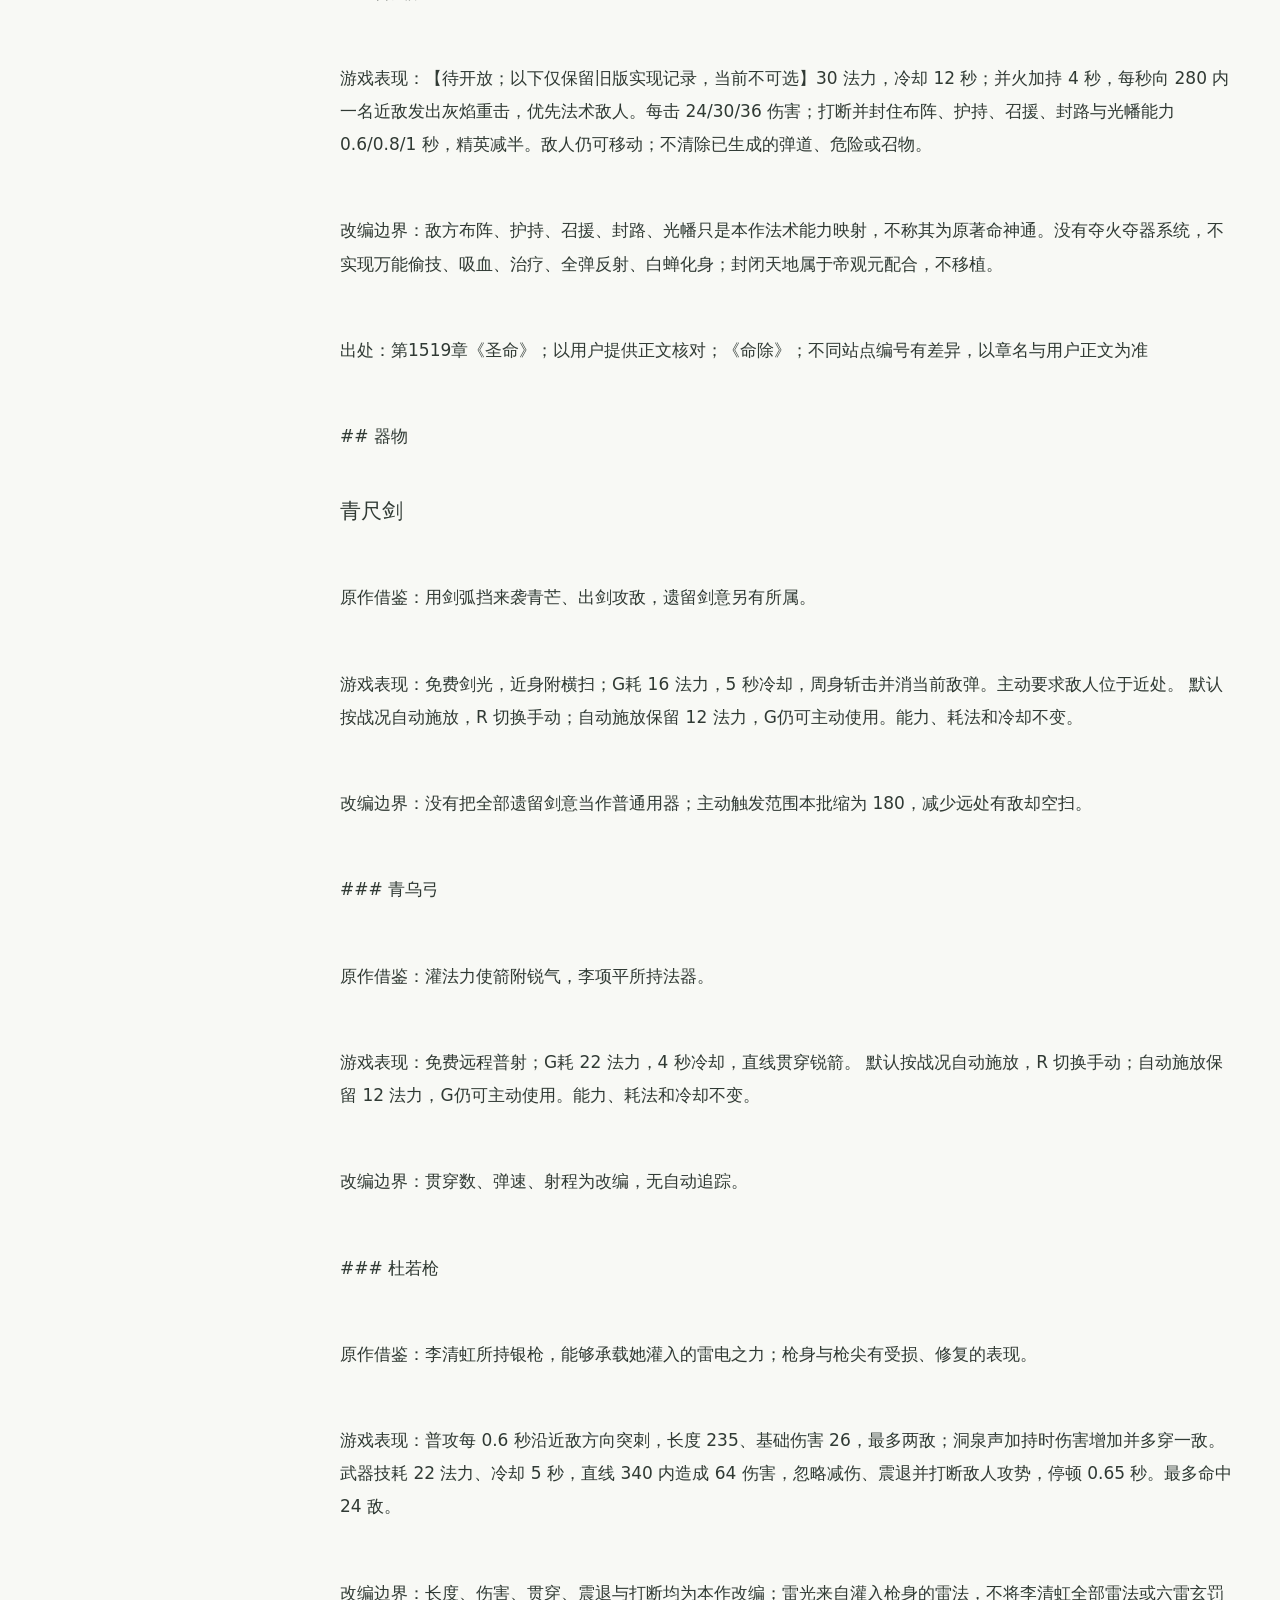
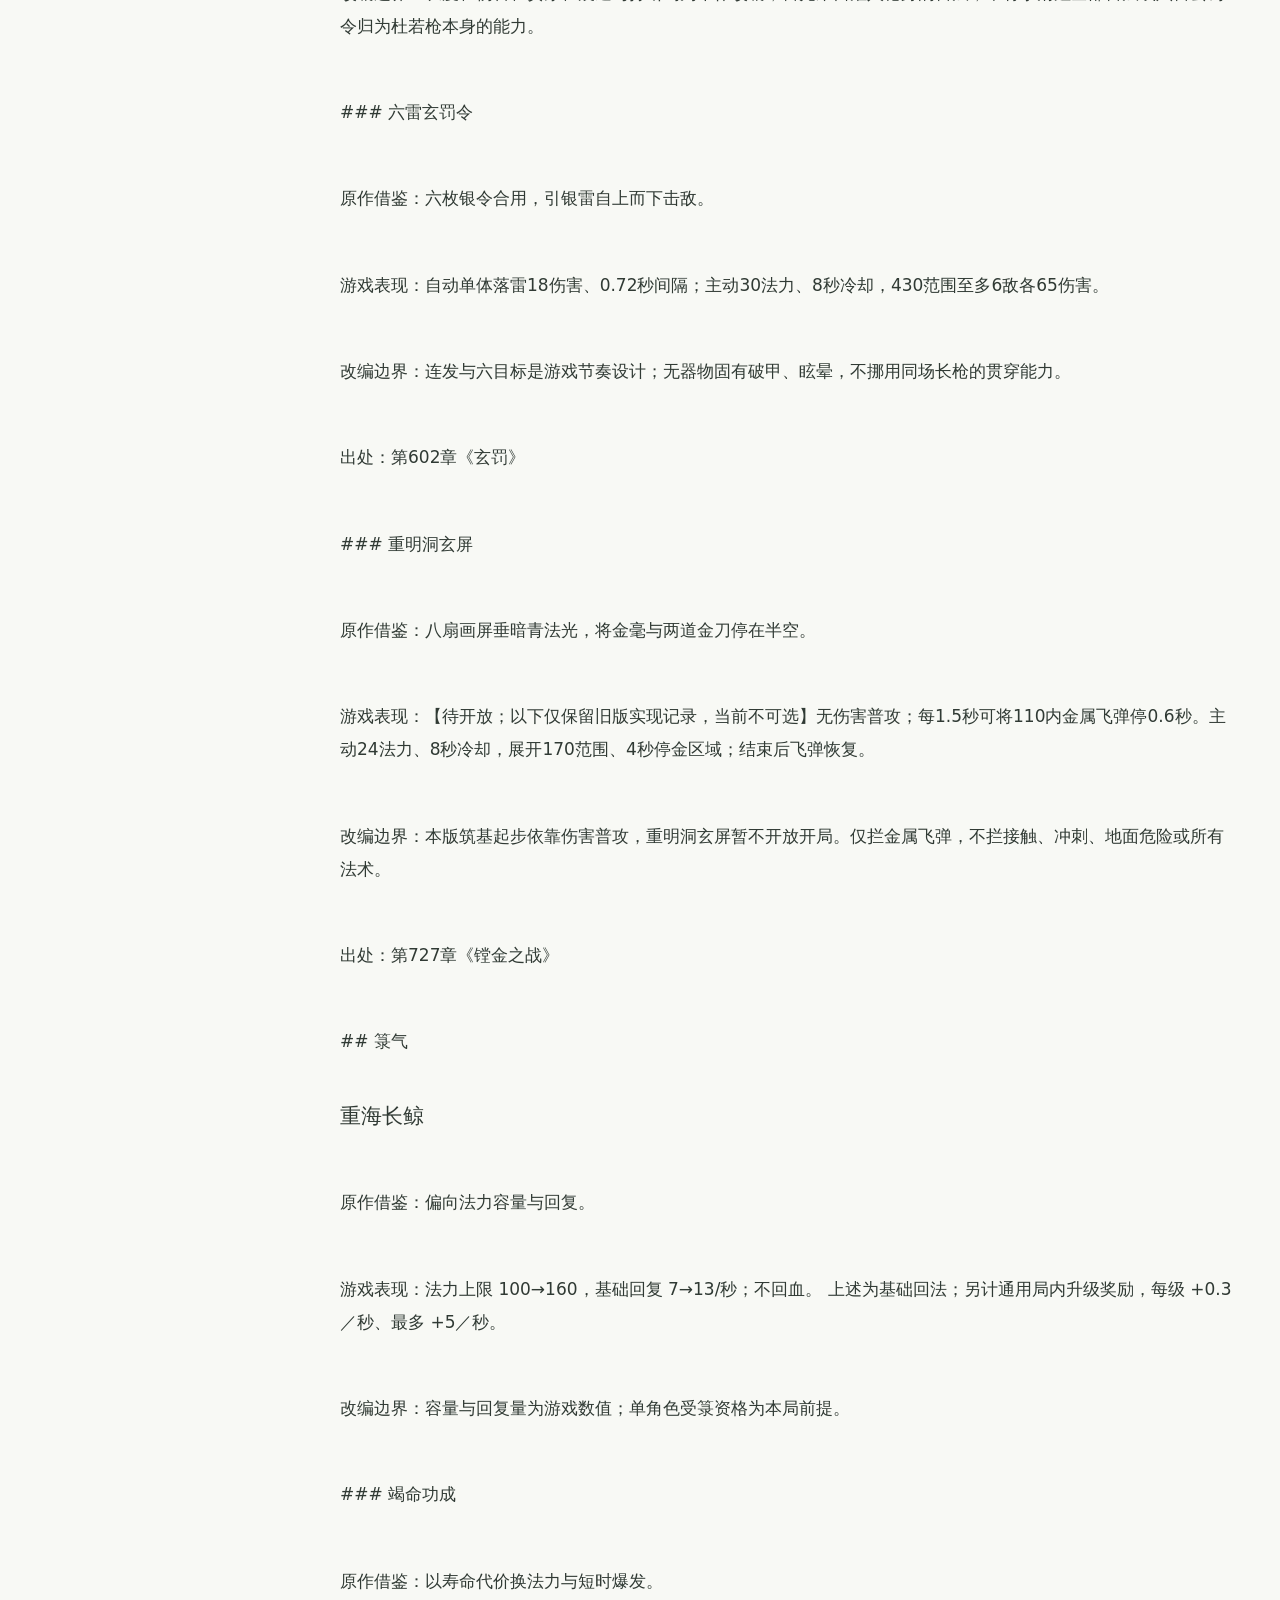
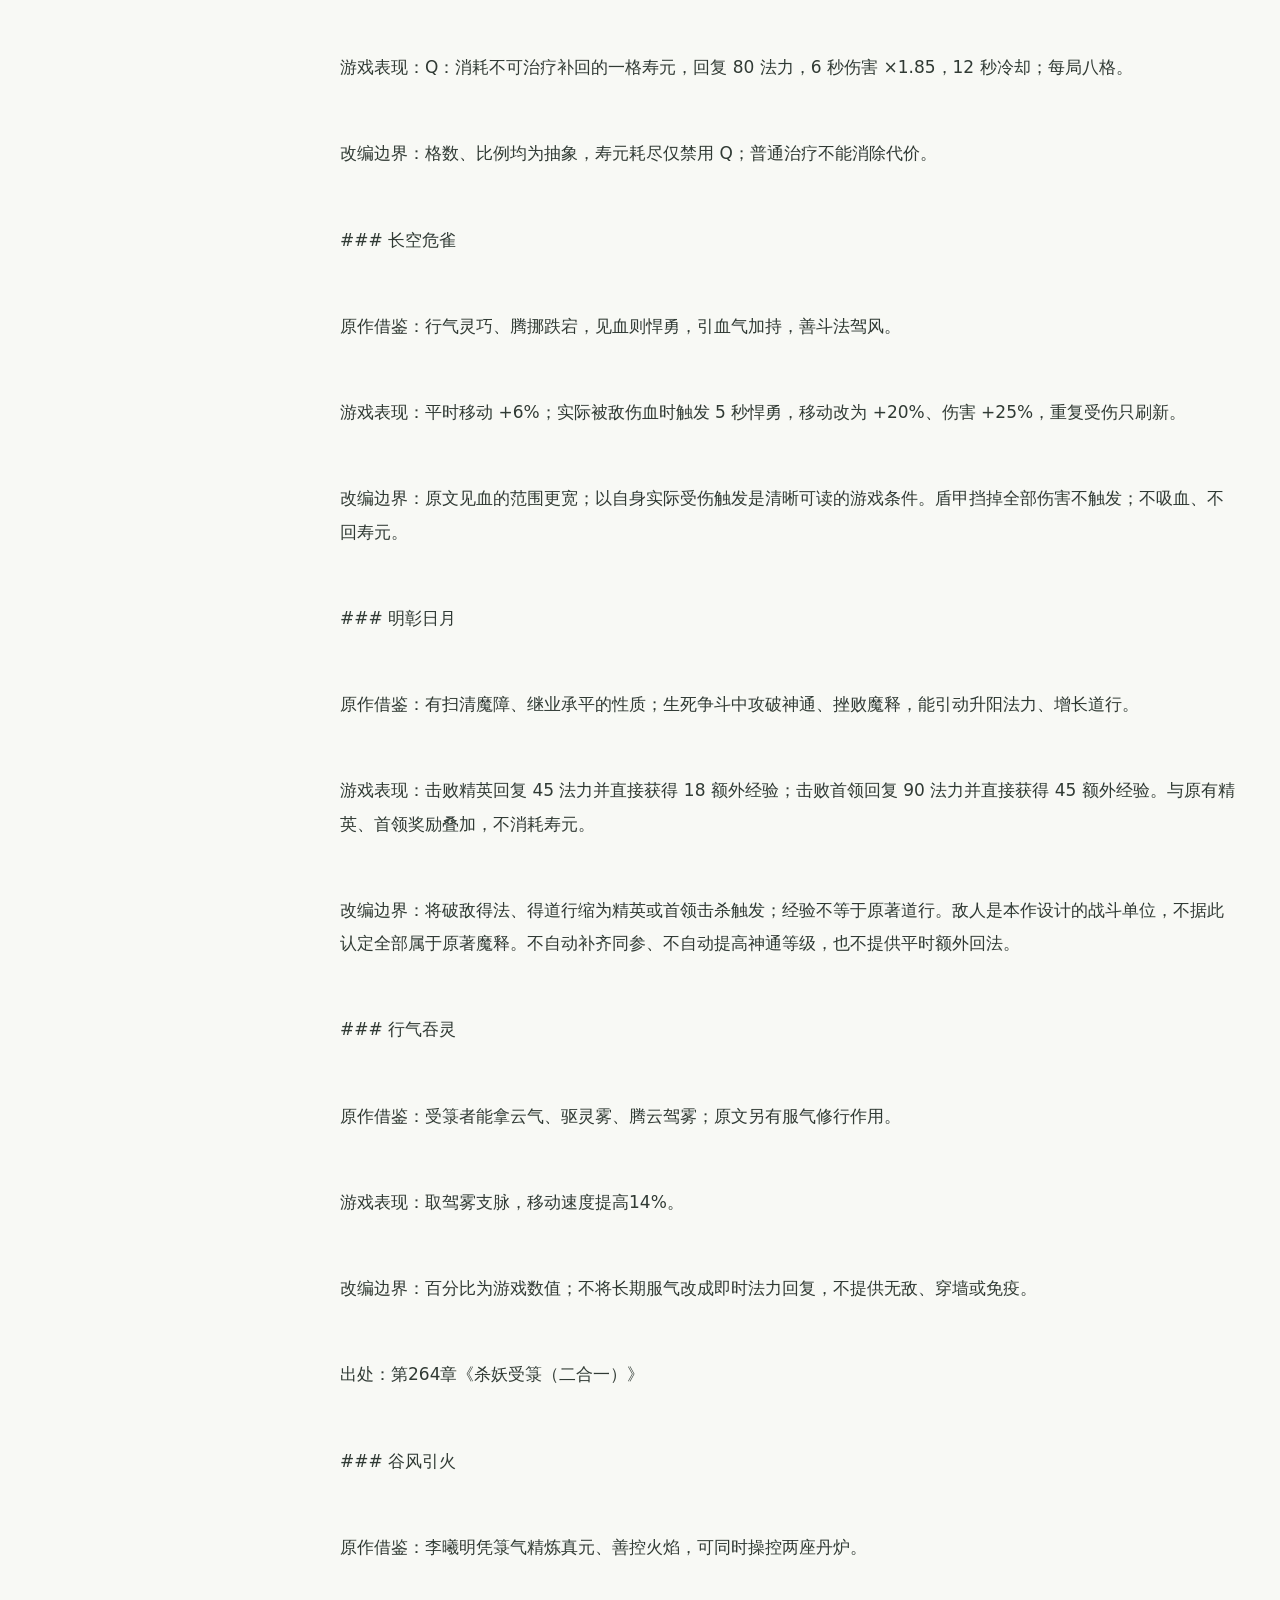
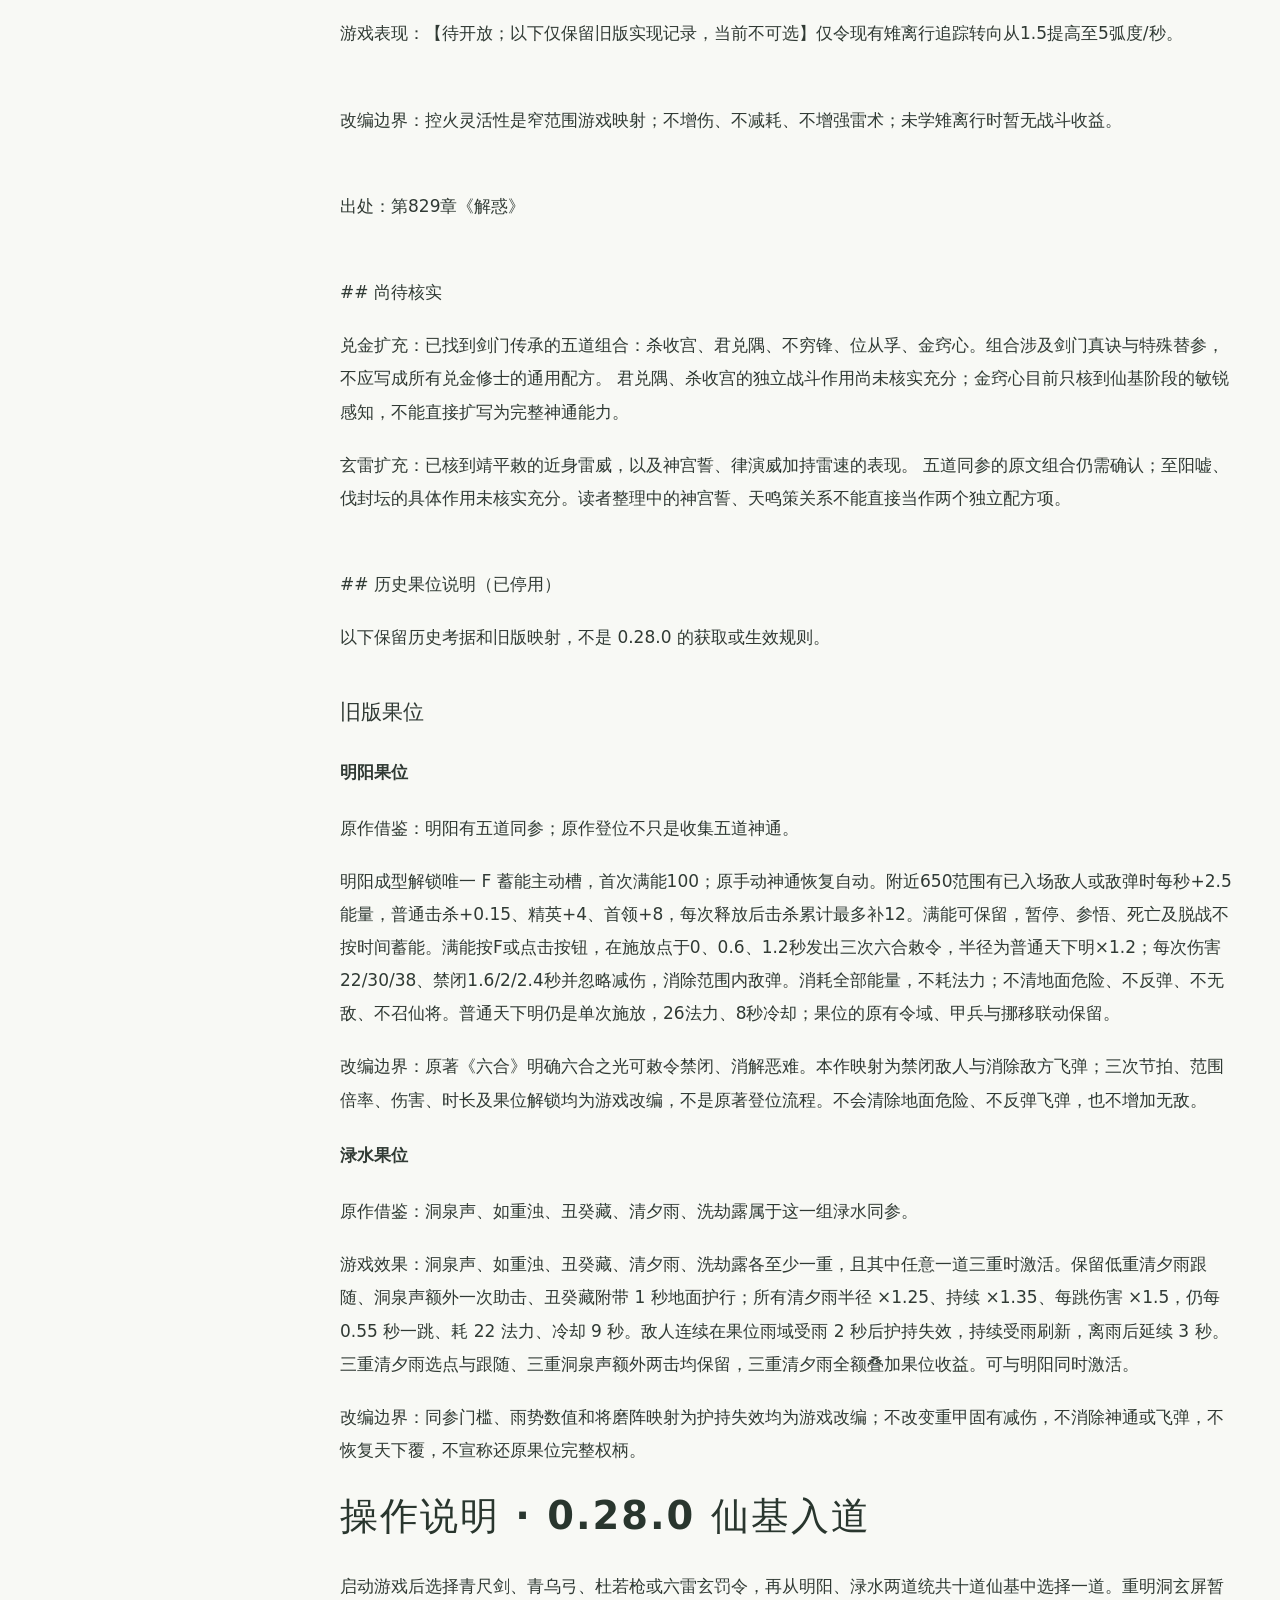
==== commit 6789b9af: "0.28.0" ====
--- a/guide.html
+++ b/guide.html
@@ -13,7 +13,7 @@
 <aside><nav aria-label="文章目录"><details open id="contents"><summary>目录</summary><div id="toc"></div></details></nav></aside>
 <main id="reading" tabindex="-1"><article id="article"><noscript>请启用 JavaScript，或打开 docs/原作设定与游戏表现对照.md。</noscript></article><a class="back-top" href="#reading">回到顶部 ↑</a></main>
 </div>
-<script src="scripts/guide.js?v=0.22.0"></script>
+<script src="scripts/guide.js?v=0.26.0"></script>
 <script src="scripts/guide-page.js?v=1"></script>
 </body>
 </html>
